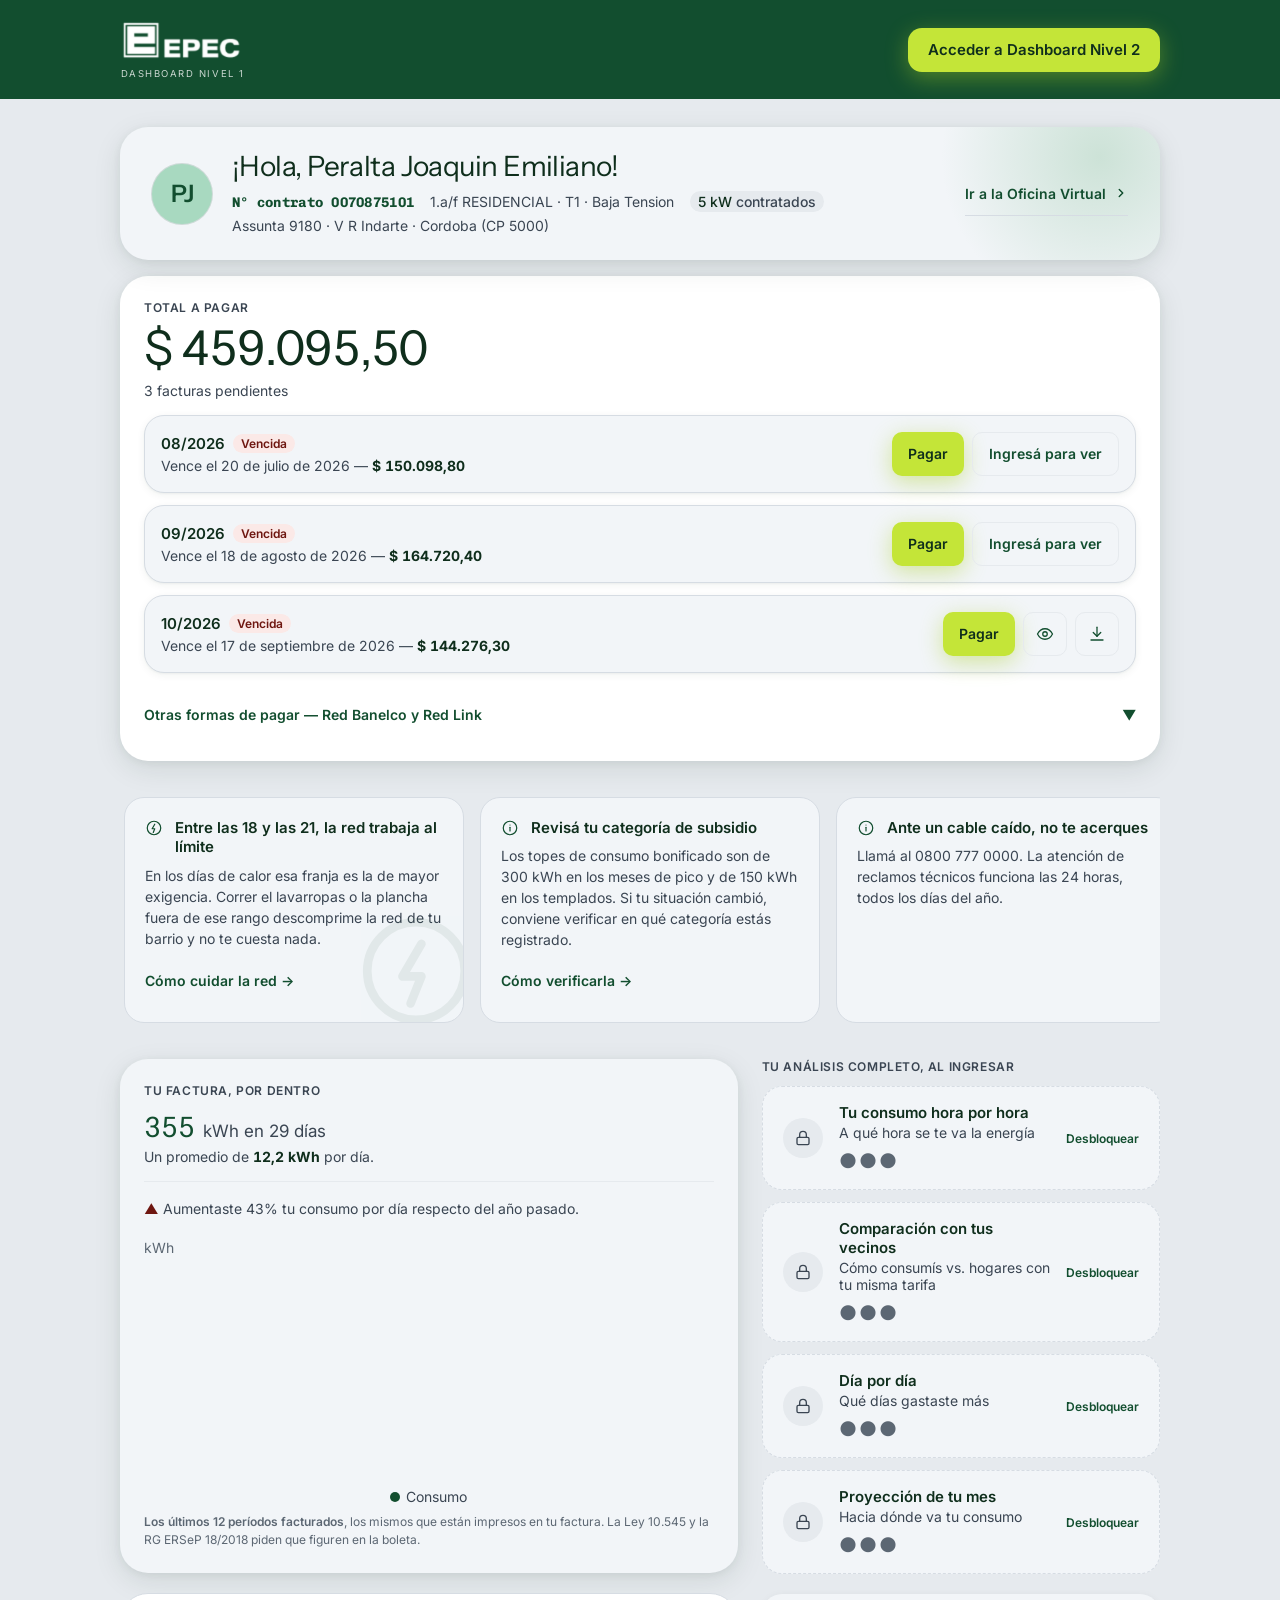
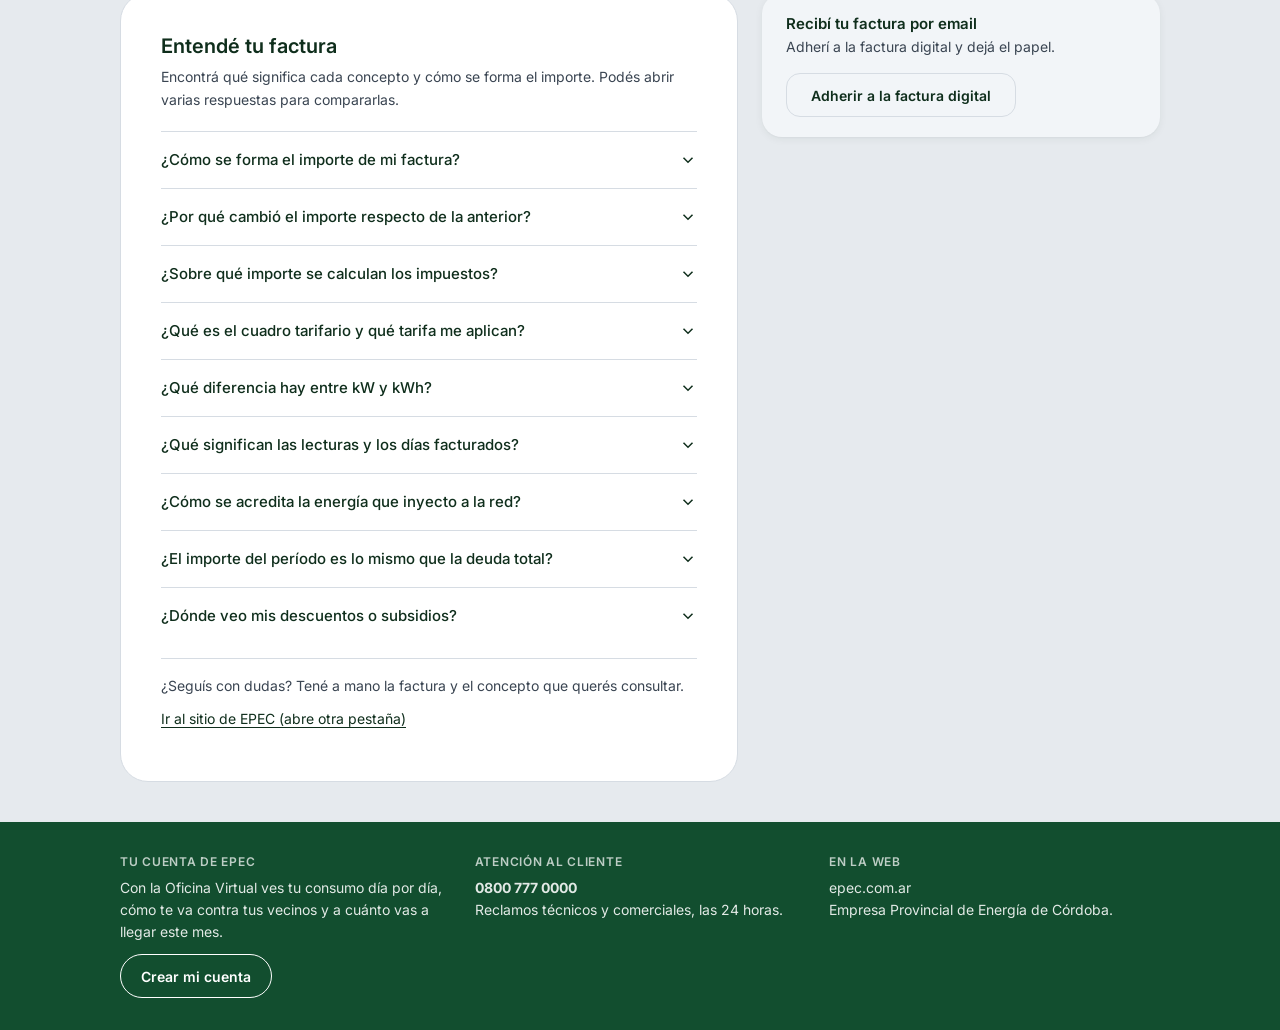
==== index.html @ 36ffb92e "feat(demo): el escenario pasa a PERALTA (708751), sin anonimizar Antes: SILVEIRA. Ahora PERALTA JOAQ" ====
<!doctype html>
<html lang="es">
  <head>
    <meta charset="UTF-8" />
    <!-- El token del QR viaja en la URL hasta que `hooks/tokenPublico` lo canjea.
         Los navegadores modernos ya mandan solo el origen a otro sitio, pero esta
         pantalla tiene enlaces salientes al portal de pago y no todos los clientes
         se comportan igual. Cuesta una linea. -->
    <meta name="referrer" content="no-referrer" />
    <link rel="icon" type="image/svg+xml" href="/vite.svg" />
    <meta name="viewport" content="width=device-width, initial-scale=1.0" />
    <title>EPEC — Plataforma de Clientes</title>
    <!-- Corriente — Instrument Sans (display) + Inter (UI) + Chivo Mono (cifras).
         Chivo Mono se eligió por el cero SIN punto ni barra: los números de
         suministro y los códigos OBIS se dictan por teléfono y se transcriben a
         mano, y un cero marcado se lee como otro carácter. -->
    <link rel="preconnect" href="https://fonts.googleapis.com" />
    <link rel="preconnect" href="https://fonts.gstatic.com" crossorigin />
    <link
      href="https://fonts.googleapis.com/css2?family=Instrument+Sans:ital,wght@0,400..700;1,400..700&family=Inter:ital,opsz,wght@0,14..32,300..700;1,14..32,300..700&family=Chivo+Mono:wght@400;500;700&display=swap"
      rel="stylesheet"
    />
    <script type="module" crossorigin src="./assets/main-_oIXeLxS.js"></script>
    <link rel="stylesheet" crossorigin href="./assets/main-KkkCF0_4.css">
  </head>
  <body>
    <div id="root"></div>
  </body>
</html>
---- assets/main-KkkCF0_4.css ----
@font-face{font-family:Roboto;font-style:normal;font-weight:300;font-display:swap;src:url(./roboto-300-latin-ext-DYIxWhlt.woff2) format("woff2");unicode-range:U+0100-02BA,U+02BD-02C5,U+02C7-02CC,U+02CE-02D7,U+02DD-02FF,U+0304,U+0308,U+0329,U+1D00-1DBF,U+1E00-1E9F,U+1EF2-1EFF,U+2020,U+20A0-20AB,U+20AD-20C0,U+2113,U+2C60-2C7F,U+A720-A7FF}@font-face{font-family:Roboto;font-style:normal;font-weight:300;font-display:swap;src:url(./roboto-300-latin-ccAYIvAh.woff2) format("woff2");unicode-range:U+0000-00FF,U+0131,U+0152-0153,U+02BB-02BC,U+02C6,U+02DA,U+02DC,U+0304,U+0308,U+0329,U+2000-206F,U+20AC,U+2122,U+2191,U+2193,U+2212,U+2215,U+FEFF,U+FFFD}@font-face{font-family:Roboto;font-style:normal;font-weight:400;font-display:swap;src:url(./roboto-300-latin-ext-DYIxWhlt.woff2) format("woff2");unicode-range:U+0100-02BA,U+02BD-02C5,U+02C7-02CC,U+02CE-02D7,U+02DD-02FF,U+0304,U+0308,U+0329,U+1D00-1DBF,U+1E00-1E9F,U+1EF2-1EFF,U+2020,U+20A0-20AB,U+20AD-20C0,U+2113,U+2C60-2C7F,U+A720-A7FF}@font-face{font-family:Roboto;font-style:normal;font-weight:400;font-display:swap;src:url(./roboto-300-latin-ccAYIvAh.woff2) format("woff2");unicode-range:U+0000-00FF,U+0131,U+0152-0153,U+02BB-02BC,U+02C6,U+02DA,U+02DC,U+0304,U+0308,U+0329,U+2000-206F,U+20AC,U+2122,U+2191,U+2193,U+2212,U+2215,U+FEFF,U+FFFD}@font-face{font-family:Roboto;font-style:normal;font-weight:500;font-display:swap;src:url(./roboto-300-latin-ext-DYIxWhlt.woff2) format("woff2");unicode-range:U+0100-02BA,U+02BD-02C5,U+02C7-02CC,U+02CE-02D7,U+02DD-02FF,U+0304,U+0308,U+0329,U+1D00-1DBF,U+1E00-1E9F,U+1EF2-1EFF,U+2020,U+20A0-20AB,U+20AD-20C0,U+2113,U+2C60-2C7F,U+A720-A7FF}@font-face{font-family:Roboto;font-style:normal;font-weight:500;font-display:swap;src:url(./roboto-300-latin-ccAYIvAh.woff2) format("woff2");unicode-range:U+0000-00FF,U+0131,U+0152-0153,U+02BB-02BC,U+02C6,U+02DA,U+02DC,U+0304,U+0308,U+0329,U+2000-206F,U+20AC,U+2122,U+2191,U+2193,U+2212,U+2215,U+FEFF,U+FFFD}@font-face{font-family:Roboto;font-style:normal;font-weight:700;font-display:swap;src:url(./roboto-300-latin-ext-DYIxWhlt.woff2) format("woff2");unicode-range:U+0100-02BA,U+02BD-02C5,U+02C7-02CC,U+02CE-02D7,U+02DD-02FF,U+0304,U+0308,U+0329,U+1D00-1DBF,U+1E00-1E9F,U+1EF2-1EFF,U+2020,U+20A0-20AB,U+20AD-20C0,U+2113,U+2C60-2C7F,U+A720-A7FF}@font-face{font-family:Roboto;font-style:normal;font-weight:700;font-display:swap;src:url(./roboto-300-latin-ccAYIvAh.woff2) format("woff2");unicode-range:U+0000-00FF,U+0131,U+0152-0153,U+02BB-02BC,U+02C6,U+02DA,U+02DC,U+0304,U+0308,U+0329,U+2000-206F,U+20AC,U+2122,U+2191,U+2193,U+2212,U+2215,U+FEFF,U+FFFD}.epec-sitio{--teal-topbar: #006d59;--teal-footer: #005b4b;--teal-btn: #006073;--teal-card: #4e8087;--card-border: #035f75;--header-bg: #f8f9fa;--text: #212529;--hr-gray: #9e9d9d;--footer-line: #014f40;--facebook: #284474;--white: #fff}.epec-sitio,.epec-sitio *{box-sizing:border-box}.epec-sitio{background:var(--white)}.epec-sitio{margin:0;font-family:Roboto,Helvetica Neue,Arial,sans-serif;font-size:13px;line-height:1.5;color:var(--text);background:var(--white);-webkit-font-smoothing:antialiased}.epec-sitio a{text-decoration:none}.epec-sitio img{max-width:100%}.epec-sitio .nav-topbar{background:var(--teal-topbar);padding:.3rem 1rem;min-height:38px}.epec-sitio .topbar-inner{display:flex;justify-content:flex-end;align-items:center}.epec-sitio .nav-topbar .comment{margin-right:20px;margin-top:3px}.epec-sitio .nav-topbar .comment:last-child{margin-right:0}.epec-sitio .nav-topbar .comment a{display:flex;align-items:center;width:135px;color:var(--white);font-size:13px;font-weight:300}.epec-sitio .nav-topbar .comment a span{width:130px}.epec-sitio .nav-topbar .comment a img{margin-right:4px;display:block}.epec-sitio .nav-topbar .comment a:hover img{opacity:.5}.epec-sitio .navbar{display:flex;align-items:center;flex-wrap:wrap;background:var(--header-bg);padding:8px 16px;min-height:76px;box-shadow:0 2px 10px #32323280;position:relative;z-index:20}.epec-sitio .navbar-brand{display:inline-block}.epec-sitio .navbar-logo{max-width:150px;width:150px;height:auto;display:block}.epec-sitio .navbar-collapse{margin-left:auto}.epec-sitio .navbar-nav{list-style:none;display:flex;align-items:center;margin:0;padding:0}.epec-sitio .navbar-nav .nav-link{color:var(--teal-topbar);font-weight:700;font-size:13px;padding:8px;margin:7px 15px 0;display:block}.epec-sitio .navbar-nav .nav-link:hover{opacity:.8}.epec-sitio .navbar-toggler{display:none;margin-left:auto;border:1px solid rgba(0,0,0,.1);background:transparent;border-radius:4px;padding:6px 10px;cursor:pointer}.epec-sitio .navbar-toggler-icon{display:block;width:24px;height:24px;background-image:url("data:image/svg+xml;charset=utf8,%3Csvg viewBox='0 0 32 32' xmlns='http://www.w3.org/2000/svg'%3E%3Cpath stroke='rgba(0,0,0,0.9)' stroke-width='2' stroke-linecap='round' stroke-miterlimit='10' d='M4 8h24M4 16h24M4 24h24'/%3E%3C/svg%3E");background-repeat:no-repeat;background-position:center;background-size:100%}.epec-sitio .sticky-container{padding:0;margin:0;position:fixed;left:-110px;top:250px;width:150px;z-index:1100}.epec-sitio .sticky-container ul.sticky{padding-left:0;margin:0}.epec-sitio .sticky li{list-style-type:none;display:flex;align-items:center;justify-content:flex-end;background-color:var(--white);color:#efefef;height:43px;padding:0;transition:all .25s ease-in-out;cursor:pointer;line-height:16px;font-size:11px}.epec-sitio .sticky li:hover{transform:translate(100px)}.epec-sitio .sticky li img{margin:5px}.epec-sitio .sticky li a{margin-right:5px;text-decoration:none;color:#2c3539;text-align:right}.epec-sitio .sticky li a:hover{text-decoration:underline}.epec-sitio .login-oficina-virtual{display:flex;justify-content:center;padding:28px 15px 27px;background:var(--white)}.epec-sitio .login-oficina-virtual .access-login .row{display:flow-root}.epec-sitio .modal-dialog-login{width:500px;max-width:100%}.epec-sitio .login-oficina-virtual .modal-content{position:relative;display:flex;flex-direction:column;width:100%;background:url(./fondo-oficina-virtual-plus-DNpZ_V9c.jpg) center center / cover no-repeat var(--teal-card);border:1px solid var(--card-border);border-radius:.125rem;box-shadow:0 5px 11px #0000002e,0 4px 15px #00000026}.epec-sitio .login-oficina-virtual .modal-header{padding:0;display:block;border-bottom:none}.epec-sitio .login-oficina-virtual .oficina-virtual-header{padding:1rem;display:block;width:100%;overflow:hidden}.epec-sitio .login-oficina-virtual .loguito{float:left;width:50px}.epec-sitio .login-oficina-virtual .modal-header img{width:50px;display:block}.epec-sitio .login-oficina-virtual p.epeconline{color:var(--white);margin:0 0 4px 65px;text-align:left;font-size:13px;font-weight:400}.epec-sitio .login-oficina-virtual .oficina-virtual-header h5{color:var(--white);margin:0 0 0 65px;font-size:18px;font-weight:700;text-align:left;white-space:nowrap}.epec-sitio .login-oficina-virtual .modal-body{float:left;width:100%}.epec-sitio .px-4{padding-left:1.5rem;padding-right:1.5rem}.epec-sitio .login-oficina-virtual .access-login{padding:22px 40px 0}.epec-sitio .row{display:block}.epec-sitio .mt-2{margin-top:.5rem}.epec-sitio .mt-3{margin-top:1rem}.epec-sitio .my-2{margin-top:.5rem;margin-bottom:.5rem}.epec-sitio .text-center{text-align:center}.epec-sitio .login-oficina-virtual .access-login .md-form{position:relative;margin-top:.7rem;margin-bottom:.7rem}.epec-sitio .login-oficina-virtual .md-form .form-control{width:100%;color:var(--white);background:transparent;border:none;border-radius:0;outline:none;font-size:16px;line-height:24px;padding:4.8px 0 8.8px;margin:0;box-sizing:border-box}.epec-sitio .login-oficina-virtual .md-form input[type=text],.epec-sitio .login-oficina-virtual .md-form input[type=email],.epec-sitio .login-oficina-virtual .md-form input[type=password]{border-bottom:1px solid var(--white)}.epec-sitio .login-oficina-virtual .access-login .md-form label{position:absolute;top:11px;left:0;color:var(--white);font-size:1.1rem;cursor:text;transition:all .2s ease-out;pointer-events:none}.epec-sitio .login-oficina-virtual .md-form .form-control:focus+label,.epec-sitio .login-oficina-virtual .md-form .form-control:not(:placeholder-shown)+label{top:-14px;font-size:.8rem;opacity:.9}.epec-sitio .btn-wrap{padding:0;text-align:center;margin-top:1.75rem}.epec-sitio .login-oficina-virtual .user-forms .epec-ingrear-button,.epec-sitio .epec-ingrear-button{color:var(--teal-btn);background:#ffffffa8;width:100%;border:none;border-radius:0;font-size:1rem;line-height:24px;text-transform:uppercase;padding:13.44px 0;margin:.2rem 0 2rem;cursor:pointer;box-shadow:0 2px 5px #00000029,0 2px 10px #0000001f;transition:background .2s}.epec-sitio .epec-ingrear-button:hover{background:#ffffffbf}.epec-sitio .login-oficina-virtual .md-form-filled{position:relative;margin-top:.4rem;width:100%;padding:0 15px 12px}.epec-sitio .form-check{display:flex;align-items:center}.epec-sitio .login-oficina-virtual .mitad.left{flex:1;display:flex;align-items:center}.epec-sitio .login-oficina-virtual .mitad.right{flex:1}.epec-sitio .login-oficina-virtual .form-check-input.filled-in{position:absolute;opacity:0}.epec-sitio .login-oficina-virtual .form-check-label{position:relative;padding-left:24px;cursor:pointer;display:inline-flex;align-items:center;min-height:16px}.epec-sitio .login-oficina-virtual .form-check-label:after{content:"";position:absolute;left:0;top:0;width:16px;height:16px;border:1px solid var(--white);background:transparent;transition:border .25s,background-color .25s}.epec-sitio .login-oficina-virtual .form-check-input.filled-in:checked+.form-check-label:after{border:2px solid var(--teal-btn);background:var(--teal-btn)}.epec-sitio .login-oficina-virtual .form-check-input.filled-in:checked+.form-check-label:before{content:"";position:absolute;left:5px;top:1px;width:6px;height:11px;border-right:2px solid #fff;border-bottom:2px solid #fff;transform:rotate(40deg);z-index:1}.epec-sitio .login-oficina-virtual .form-check-label span{margin-left:0;color:var(--white);font-size:.8rem;cursor:pointer}.epec-sitio .login-oficina-virtual .olvidelaclave{text-align:right}.epec-sitio .login-oficina-virtual .olvidelaclave a{color:var(--white);font-size:13px}.epec-sitio .login-oficina-virtual .olvidelaclave a:hover{text-decoration:underline}.epec-sitio .login-oficina-virtual .oficina-virtual-quiero-ingresar{background:#ffffffb3;padding:1px 0 8px;overflow:hidden}.epec-sitio .login-oficina-virtual .access-links{margin-top:1rem;float:left;width:100%;margin-bottom:1.5rem;padding-inline:15%}.epec-sitio .login-oficina-virtual .access-links .row{width:100%;float:left}.epec-sitio .login-oficina-virtual .access-link{width:100%;float:left;margin-top:0;display:flex;align-items:center}.epec-sitio .login-oficina-virtual .access-links a{display:block;width:100%}.epec-sitio .login-oficina-virtual .access-link .icono{display:flex;align-items:center;justify-content:center;width:30px;min-width:30px}.epec-sitio .login-oficina-virtual .access-link.facebook .icono{color:var(--facebook);margin-right:.3rem}.epec-sitio .login-oficina-virtual .access-link.facebook .icono .faceimage{width:23px;height:23px;border-radius:7px;background:url([data-uri]) center center / 100% no-repeat;margin:auto}.epec-sitio .login-oficina-virtual .access-link .titlered{position:relative;padding:0 0 6px;float:left;font-size:1rem;font-weight:400;text-align:left;flex:1;white-space:nowrap;color:#000;margin-left:1rem}.epec-sitio .login-oficina-virtual .access-link .titlered hr{border:0;margin:0;padding:0;width:60%;background-color:var(--hr-gray);height:1px;position:absolute;bottom:0;left:0}.epec-sitio .login-oficina-virtual .access-registrate{font-size:.8rem;font-weight:400;text-align:right;text-transform:uppercase;margin-top:.5rem;width:100%;padding:0 1.5rem 1rem;clear:both}.epec-sitio .login-oficina-virtual .access-registrate a{color:#000}.epec-sitio .login-oficina-virtual .access-registrate a:hover{text-decoration:underline}.epec-sitio .footer .footer-content{min-height:350px;background:url([data-uri]) repeat-x var(--teal-footer);color:var(--white);position:relative;padding:6px 40px 20px}.epec-sitio .footer-row{display:flex;flex-wrap:wrap}.epec-sitio .col-footer-menu{flex:0 0 68%;max-width:68%}.epec-sitio .col-footer-info{flex:1;padding-left:30px}.epec-sitio .menu-horizontal-nav{display:flex;flex-direction:row;padding-left:0;margin:0;list-style:none}.epec-sitio .menu-horizontal-item{flex:0 0 auto;width:190px}.epec-sitio .menu-horizontal-item .menu-horizontal-link{padding:8px 10px;color:var(--white);font-weight:400;display:block;font-size:14px;min-height:44px;cursor:pointer}.epec-sitio .menu-horizontal-item .nav.flex-column{display:flex;flex-direction:column;padding-left:0;margin:0;list-style:none}.epec-sitio .menu-horizontal-item .nav-item{border-bottom:1px solid var(--footer-line);width:90%}.epec-sitio .menu-horizontal-item .nav-item .nav-link{color:var(--white);padding:8px 10px;display:block;font-size:13px}.epec-sitio .menu-horizontal-item .nav-item:hover{background:var(--white)}.epec-sitio .menu-horizontal-item .nav-item:hover .nav-link{color:#006d59}.epec-sitio .footer-direccion{display:flex;align-items:flex-start;gap:12px;margin-top:55px}.epec-sitio .ubicacion-icon{width:34px;height:auto;margin-top:4px}.epec-sitio .footer-direccion .direccion-texto strong{font-size:15px;font-weight:700}.epec-sitio .footer-direccion .direccion-texto p{margin:4px 0 0;font-size:13px;line-height:1.6}.epec-sitio .footer-redes{display:flex;gap:8px;margin-top:24px;margin-left:46px;flex-wrap:wrap}.epec-sitio .footer-redes img{width:40px;height:40px}.epec-sitio .chatbot-avatar{position:absolute;top:-32px;right:60px;width:96px;height:96px;border-radius:50%;overflow:hidden;border:3px solid var(--white);background:var(--white)}.epec-sitio .chatbot-avatar img{width:100%;height:100%;object-fit:cover}.epec-sitio .footer-bottom{text-align:center;margin-top:40px}.epec-sitio .footer-logo{width:150px;margin:0 auto 10px;display:block}.epec-sitio .copyright{margin:0;font-size:13px;color:var(--white)}.epec-sitio .recaptcha-badge{position:fixed;bottom:14px;left:0;z-index:500}.epec-sitio .grecaptcha-badge{width:70px;height:60px;background:#f9f9f9;box-shadow:0 0 5px #0000004d;border-radius:0 3px 3px 0;display:flex;align-items:center;justify-content:center;transition:width .3s;overflow:hidden}.epec-sitio .container-pago-online{max-width:1140px;margin:2rem auto;padding:0 15px}.epec-sitio .container-pago-online:after{content:"";display:table;clear:both}.epec-sitio .section-title{color:#065c71;text-transform:uppercase;font-size:1.2rem;font-weight:700;line-height:1.2;margin:0 0 .5rem}.epec-sitio .epec-color-verde{color:#006d59!important}.epec-sitio .container-pago-online h3{color:#183d51;font-size:1.2rem;font-weight:700;line-height:1.2;padding:.7rem 0;margin:0 0 .5rem}.epec-sitio .pago-section:after{content:"";display:table;clear:both}.epec-sitio .list-pago{padding:10px 0;float:left;width:100%;border-top:1px solid #ccc;min-height:106px;box-sizing:border-box}.epec-sitio .list-pago:after{content:"";display:table;clear:both}.epec-sitio .list-pago-left{width:50%;float:left}.epec-sitio .list-pago-center{width:30%;float:left}.epec-sitio .list-pago-right{width:20%;float:right}.epec-sitio .list-pago-logo{float:right;height:75px}.epec-sitio .list-pago-logo img{float:right;height:75px;width:auto;cursor:pointer}.epec-sitio .list-pago-title{font-size:1rem;margin:10px 0 0;color:var(--text)}.epec-sitio .list-pago-detail{font-size:.8rem;margin:16px 0 0;color:var(--text)}.epec-sitio .list-pago-subtitle{font-size:13px;margin:0;color:var(--text)}@media (max-width: 767px){.epec-sitio .nav-topbar .comment a span{display:none}.epec-sitio .navbar-toggler{display:inline-flex}.epec-sitio .navbar-collapse{flex-basis:100%;margin-left:0;display:none}.epec-sitio .navbar-collapse.show{display:block}.epec-sitio .navbar-nav{flex-direction:column;align-items:flex-start;gap:0}.epec-sitio .navbar-nav .nav-link{padding:10px 8px}.epec-sitio .sticky-container{display:none}.epec-sitio .col-footer-menu,.epec-sitio .col-footer-info{flex:0 0 100%;max-width:100%;padding-left:0}.epec-sitio .menu-horizontal-nav{flex-direction:column}.epec-sitio .menu-horizontal-item .menu-horizontal-link{border-bottom:1px solid var(--footer-line);position:relative}.epec-sitio .menu-horizontal-item .menu-horizontal-link:after{content:"";position:absolute;right:10px;top:50%;width:12px;height:8px;transform:translateY(-50%);background:url(./arrowdown-GEfHs2At.png) center / contain no-repeat}.epec-sitio .menu-horizontal-item .nav-item{width:100%}.epec-sitio .footer-direccion{justify-content:center;text-align:center;flex-direction:column;align-items:center;margin-top:30px}.epec-sitio .footer-redes{justify-content:center}.epec-sitio .chatbot-avatar{right:20px;top:10px;width:80px;height:80px}}.epec-sitio .login-oficina-virtual .md-form .form-control{min-height:44px;margin-top:-3px;margin-bottom:-3px}.epec-sitio .login-oficina-virtual .form-check-label{min-height:44px;display:inline-flex;align-items:center;cursor:pointer;margin-top:-12px;margin-bottom:-13px}.epec-sitio .login-oficina-virtual .form-check-input.filled-in{width:44px;height:44px}.epec-sitio .nav-topbar .comment a{display:inline-flex;align-items:center;min-height:44px;margin-top:-13px;margin-bottom:-13px}.epec-sitio .nav-link{display:flex;align-items:center;min-height:44px;margin-top:-4px;margin-bottom:-4px}.epec-sitio .sticky li{height:44px}.epec-sitio .sticky li a{display:flex;flex-direction:column;justify-content:center;min-height:44px}.epec-sitio .footer-redes a{display:inline-flex;align-items:center;justify-content:center;min-width:44px;min-height:44px}.epec-sitio .login-oficina-virtual .olvidelaclave button,.epec-sitio .login-oficina-virtual .access-registrate button{background:none;border:none;padding:0;font-family:inherit;font-size:inherit;text-transform:inherit;cursor:pointer;display:inline-flex;align-items:center}.epec-sitio .login-oficina-virtual .olvidelaclave button{color:var(--white);font-size:13px;min-height:44px;margin-top:-14px;margin-bottom:-15px}.epec-sitio .login-oficina-virtual .access-registrate button{color:#000;min-height:44px;margin-top:-14px;margin-bottom:-15px}.epec-sitio .login-oficina-virtual .olvidelaclave button:hover,.epec-sitio .login-oficina-virtual .access-registrate button:hover{text-decoration:underline}.epec-sitio .login-oficina-virtual .portal-error{margin:0 40px;padding:8px 12px;border-radius:4px;background:#8c1c13;color:var(--white);font-size:13px;text-align:center}.epec-sitio .list-pago-logo button{background:none;border:none;padding:0;float:right;height:75px;cursor:pointer}.epec-sitio .list-pago-logo button img{float:none;display:block}.epec-sitio .pago-online-factura{clear:both;margin:0 0 1.5rem;padding:12px 16px;border:1px solid #cfd8dc;border-left:4px solid #006d59;border-radius:4px;background:#f5f8f8}.epec-sitio .pago-online-simulacion{margin:0;font-size:12px;font-weight:700;text-transform:uppercase;letter-spacing:.04em;color:#8c1c13}.epec-sitio .pago-online-detalle{margin:4px 0 0;font-size:15px;color:var(--text)}.epec-sitio .pago-online-volver{margin-top:4px;background:none;border:none;padding:0;min-height:44px;display:inline-flex;align-items:center;font-family:inherit;font-size:13px;color:#065c71;text-decoration:underline;cursor:pointer}.pagos360{--co-teal: #0f7d6d;--co-teal-btn: #0a6b52;--co-label: #5b64a8;--co-label-float: #0f7d6d;--co-underline: #cfcfcf;--co-text: #3a3a3a;--co-help: #6f8a99;--co-link: #2f6fb5;--co-navy: #2b3f8f;--co-white: #fff}.pagos360,.pagos360 *{box-sizing:border-box}.pagos360{margin:0;font-family:Roboto,Helvetica Neue,Arial,sans-serif;color:var(--co-text);background:url(./fondo-oficina-virtual-plus-DNpZ_V9c.jpg) center center / cover no-repeat #2f7d7d;min-height:100vh;display:flex;align-items:center;justify-content:center;padding:40px 24px;-webkit-font-smoothing:antialiased}.pagos360 .checkout-wrap{display:flex;align-items:stretch;gap:26px;width:100%;max-width:1210px}.pagos360 .card-form{flex:0 1 790px;background:var(--co-white);border-radius:8px;overflow:hidden;box-shadow:0 6px 24px #0000002e}.pagos360 .card-form-header{background:var(--co-teal);padding:22px 34px}.pagos360 .card-form-header h2{margin:0;color:var(--co-white);font-size:20px;font-weight:700}.pagos360 .card-form-body{padding:26px 34px 38px}.pagos360 .form-row{display:flex;gap:26px;margin-bottom:30px}.pagos360 .form-row:last-of-type{margin-bottom:18px}.pagos360 .field{position:relative;flex:1 1 0;padding-top:18px}.pagos360 .field-numero{flex:2.2 1 0}.pagos360 .field-venc{flex:1.15 1 0}.pagos360 .field-cvv{flex:1 1 0}.pagos360 .field input{width:100%;border:none;border-bottom:1px solid var(--co-underline);background:transparent;outline:none;font-size:16px;color:var(--co-text);padding:6px 0 8px;font-family:inherit}.pagos360 .field input::placeholder{color:#9aa0a6}.pagos360 .field label{position:absolute;left:0;top:24px;color:var(--co-label);font-size:16px;pointer-events:none;transition:all .18s ease-out}.pagos360 .field input:focus+label,.pagos360 .field input:not(:placeholder-shown)+label,.pagos360 .field.has-value>label{top:0;font-size:12px;color:var(--co-label-float)}.pagos360 .field input:focus{border-bottom-color:var(--co-teal)}.pagos360 .field-icon{position:absolute;right:0;bottom:8px;color:#8a8f98;display:flex}.pagos360 .field-help{margin:8px 0 0;font-size:12.5px;color:var(--co-help)}.pagos360 .field-tel .tel-inner{display:flex;align-items:center;gap:8px;padding:6px 0 8px;border-bottom:1px solid var(--co-underline)}.pagos360 .field-tel .tel-flag{display:flex;border:1px solid #e2e2e2;border-radius:2px;overflow:hidden;line-height:0}.pagos360 .field-tel .tel-caret{color:#666;font-size:11px;margin-left:-2px}.pagos360 .field-tel .tel-placeholder{color:#9aa0a6;font-size:16px}.pagos360 .field-tel .tel-label{top:0;font-size:12px;color:var(--co-label-float)}.pagos360 .field-tel .tel-hidden{display:none}.pagos360 .terms{margin:26px 0 0;font-size:13px;color:#555}.pagos360 .terms a{color:var(--co-link);text-decoration:underline}.pagos360 .card-summary{flex:0 1 395px;background:var(--co-white);border-radius:8px;box-shadow:0 6px 24px #0000002e;padding:40px 34px 34px;text-align:center;display:flex;flex-direction:column}.pagos360 .summary-logo{width:150px;height:auto;margin:10px auto 0;display:block}.pagos360 .summary-doc{margin:34px 0 0;font-size:15px;color:#4a4a4a;line-height:1.5}.pagos360 .summary-amount{margin:26px 0 0;color:var(--co-teal);font-size:46px;font-weight:700;letter-spacing:-1px}.pagos360 .summary-amount .cur{font-size:30px;font-weight:700;vertical-align:6px;margin-right:2px}.pagos360 .summary-amount sup{font-size:22px;top:-.7em}.pagos360 .btn-pagar{margin:auto auto 0;display:block;width:100%;background:var(--co-teal-btn);color:var(--co-white);border:none;border-radius:4px;padding:15px 0;font-size:16px;font-weight:500;letter-spacing:.5px;cursor:pointer;font-family:inherit;transition:background .2s}.pagos360 .btn-pagar:hover{background:#095f48}.pagos360 .summary-processed{margin:30px 0 0;font-size:14px;color:#6a6a6a;display:flex;align-items:center;justify-content:center;gap:10px}.pagos360 .summary-processed .sep{color:#cfcfcf}.pagos360 .summary-processed .p360-mark{display:inline-flex;align-items:center;gap:6px}.pagos360 .summary-processed .p360-word{color:var(--co-navy);font-weight:700;font-size:15px;letter-spacing:.3px}@media (max-width: 900px){.pagos360 .checkout-wrap{flex-direction:column;align-items:center}.pagos360 .card-form,.pagos360 .card-summary{flex:1 1 auto;width:100%;max-width:560px}}@media (max-width: 560px){.pagos360 .form-row{flex-wrap:wrap;gap:18px}.pagos360 .field-numero,.pagos360 .field-venc,.pagos360 .field-cvv{flex:1 1 100%}.pagos360 .card-form-body{padding:22px 20px 30px}}.pagos360 .simulacion-titulo{margin:0;font-size:17px;font-weight:700;color:var(--co-text)}.pagos360 .simulacion-texto{margin:12px 0 0;font-size:15px;line-height:1.6;color:#5a5a5a;max-width:62ch}.pagos360 .simulacion-datos{margin:28px 0 0;display:flex;flex-wrap:wrap;gap:28px}.pagos360 .simulacion-datos div{min-width:0}.pagos360 .simulacion-datos dt{margin:0;font-size:12px;text-transform:uppercase;letter-spacing:.05em;color:var(--co-label)}.pagos360 .simulacion-datos dd{margin:4px 0 0;font-size:17px;font-weight:700;color:var(--co-teal)}.pagos360 .simulacion-volver{margin:32px 0 0;min-height:44px;display:inline-flex;align-items:center;padding:0 20px;background:none;border:1px solid var(--co-underline);border-radius:4px;font-family:inherit;font-size:15px;color:var(--co-link);cursor:pointer}.pagos360 .simulacion-volver:hover{border-color:var(--co-link)}.pagos360 .summary-simulacion{margin:22px 0 0;padding:6px 10px;border-radius:4px;background:#fdecea;color:#8c1c13;font-size:12px;font-weight:700;text-transform:uppercase;letter-spacing:.04em}.pagos360 .summary-simulacion+.summary-amount{margin-top:14px}*,*:before,*:after{box-sizing:border-box}html,body{margin:0;padding:0;background:var(--bg-page, #E6EAEE);color:var(--fg-primary, #0F2E1C);font-family:Inter,Segoe UI,system-ui,sans-serif;-webkit-font-smoothing:antialiased;-moz-osx-font-smoothing:grayscale}#root{min-height:100dvh;display:flex;flex-direction:column}.app-sidebar{display:flex}.app-topbar{display:none}.app-content{margin-left:256px}@media (max-width: 767px),(max-height: 430px) and (orientation: landscape){.app-sidebar{display:none}.app-topbar{display:flex}.app-content{margin-left:0;padding-top:60px}}@keyframes pageFadeIn{0%{opacity:0;transform:translateY(4px)}to{opacity:1;transform:translateY(0)}}.page-fade{animation:pageFadeIn .2s ease-out}@media (prefers-reduced-motion: reduce){.page-fade,.drawer-panel-anim{animation:none}}@keyframes drawerSlideIn{0%{transform:translate(-100%)}to{transform:translate(0)}}.drawer-panel-anim{animation:drawerSlideIn .2s ease-out}.login-panel-left{display:flex}.login-panel-right{width:50%}.login-logo-mobile,.auth-mobile-only{display:none}@media (max-width: 767px){.login-panel-left{display:none}.login-panel-right{width:100%;padding:40px 24px!important}.login-logo-mobile,.auth-mobile-only{display:block}}.login-panel-right input:focus-visible{border-color:#165131;box-shadow:0 0 0 3px #16513126;outline:none}.login-panel-right input::placeholder{color:#8c7a63}.auth-submit:hover:not(:disabled){background:#00361d!important}.auth-submit:active:not(:disabled){transform:translateY(1px)}.sr-only{position:absolute;width:1px;height:1px;padding:0;margin:-1px;overflow:hidden;clip:rect(0,0,0,0);clip-path:inset(50%);white-space:nowrap;border:0}.sr-only-focusable:focus-visible{position:static;width:auto;height:auto;margin:0;overflow:visible;clip:auto;clip-path:none;white-space:normal;padding:4px 8px;background:var(--bg-surface);color:var(--fg-primary);border:1px solid var(--border-brand);border-radius:4px}.focus-ring:focus-visible{outline:2px solid #165131;outline-offset:2px;border-radius:4px}select:focus-visible,input:focus-visible,textarea:focus-visible{outline:2px solid #165131!important;outline-offset:2px}.inicio-ident-fila{display:flex;align-items:center;gap:20px}@media (max-width: 767px){.inicio-ident-fila{flex-direction:column;align-items:flex-start;gap:16px}}.inicio-factura-grid{display:grid;grid-template-columns:minmax(0,1fr) minmax(300px,1fr);grid-template-areas:"money inset" "cta inset";grid-template-rows:auto 1fr;gap:0 32px;align-items:stretch}.inicio-factura-money{grid-area:money}.inicio-factura-inset{grid-area:inset}.inicio-factura-cta{grid-area:cta;padding-top:22px}@media (max-width: 899px){.inicio-factura-grid{grid-template-columns:1fr;grid-template-areas:"money" "inset" "cta";grid-template-rows:auto auto auto;gap:20px}.inicio-factura-cta{padding-top:0}.inicio-factura-cta button{width:100%}}.consumo-grid{display:grid;gap:24px;align-items:start;grid-template-areas:"resumen" "cards" "chart"}.cg-resumen{grid-area:resumen;min-width:0}.cg-chart{grid-area:chart;min-width:0}.cg-cards{grid-area:cards;display:grid;gap:16px;align-items:stretch;grid-template-columns:repeat(3,minmax(0,1fr))}@media (max-width: 899px){.cg-cards{grid-template-columns:1fr}}@media (max-width: 480px){.ritmo-rotulo{position:static!important;transform:none!important;max-width:100%!important;display:block}}.hoja-flip{position:relative;width:100%;perspective:1800px}.hoja-giro{position:absolute;top:0;right:0;bottom:0;left:0;transform-style:preserve-3d;transition:transform .72s cubic-bezier(.2,.7,.2,1)}.hoja-giro[data-cara=dorso]{transform:rotateY(180deg)}.hoja-cara{position:absolute;top:0;right:0;bottom:0;left:0;overflow:hidden;border-radius:10px;-webkit-backface-visibility:hidden;backface-visibility:hidden}.hoja-cara-dorso{transform:rotateY(180deg)}.hoja-cara[aria-hidden=true]{visibility:hidden}@media (prefers-reduced-motion: reduce){.hoja-giro,.hoja-giro[data-cara=dorso],.hoja-cara-dorso{transform:none;transition:opacity .16s linear}.hoja-cara[aria-hidden=true]{opacity:0}}[data-ancla]{scroll-margin-top:16px}.nivel1-ancho{max-width:1120px;margin:0 auto;width:100%}.nivel1-banda-hero{padding:28px 0 8px}.nivel1-hero-fila{display:grid;gap:24px;align-items:end}@media (min-width: 900px){.nivel1-hero-fila{grid-template-columns:minmax(0,1fr) minmax(280px,340px)}}.nivel1-cuerpo{display:grid;gap:24px;align-items:start;grid-template-columns:1fr}@media (min-width: 900px){.nivel1-cuerpo{grid-template-columns:minmax(0,1.55fr) minmax(0,1fr)}}.nivel1-col{display:flex;flex-direction:column;gap:20px;min-width:0}@media (min-width: 900px){.nivel1-col-costado{position:sticky;top:24px;align-self:start}}.nivel1-pie{background:var(--brand-primary);color:var(--color-white);margin-top:40px;padding:32px 0}.nivel1-pie-fila{display:grid;gap:24px;grid-template-columns:1fr}@media (min-width: 700px){.nivel1-pie-fila{grid-template-columns:repeat(3,minmax(0,1fr))}}.nudges-tira{display:flex;gap:16px;overflow-x:auto;scroll-snap-type:x mandatory;scroll-padding-left:4px;padding:4px 4px 12px;scrollbar-width:thin}.nudges-tira>*{scroll-snap-align:start;flex:0 0 min(320px,84%)}@media (min-width: 900px){.nudges-tira>*{flex:0 0 340px}}@media (prefers-reduced-motion: reduce){.nudges-tira{scroll-behavior:auto}}
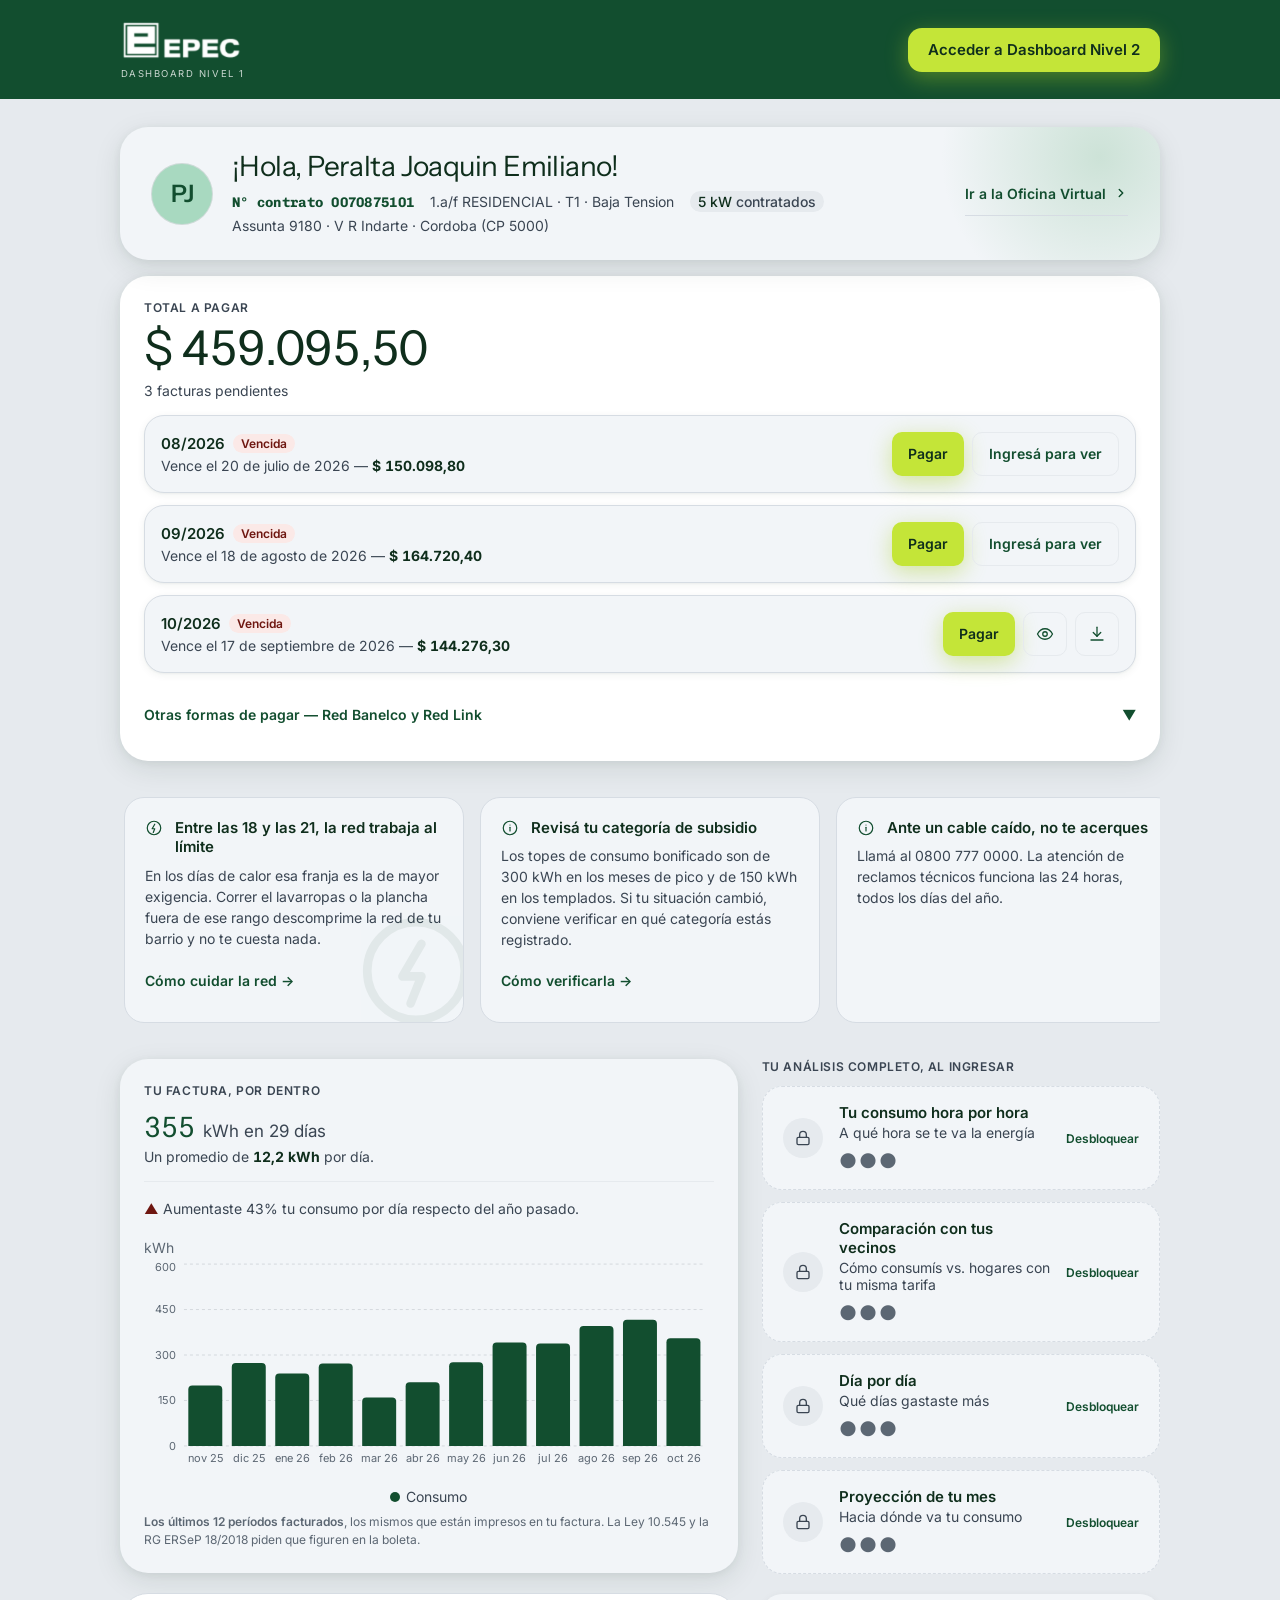
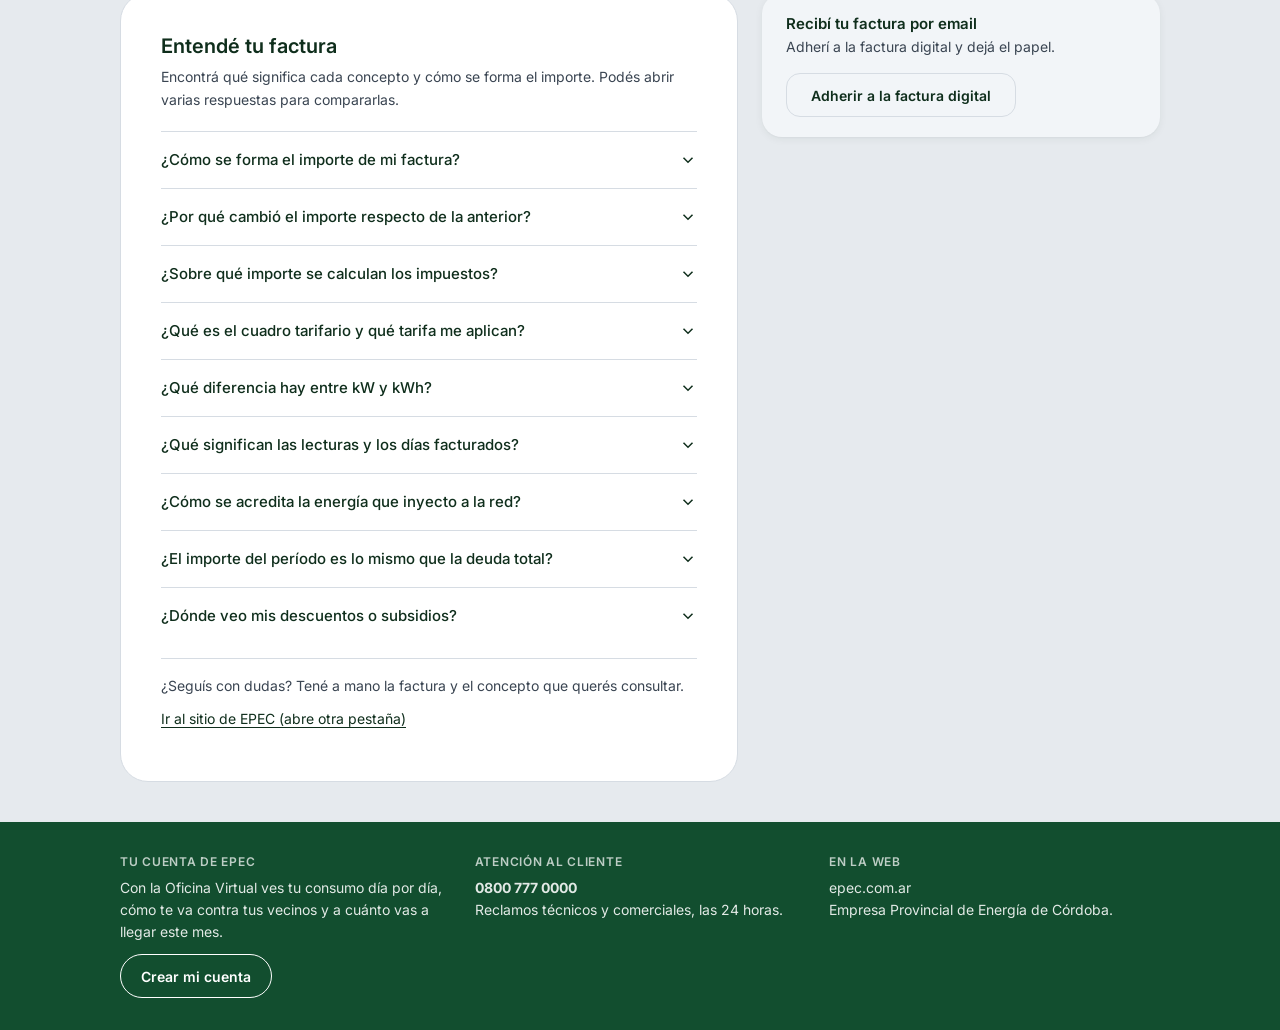
==== commit 568517a8: "feat(demo): 7 ajustes al dashboard nivel 2 Build de demo-publica-factura-extra @ 6fdc777 (PERALTA 70" ====
--- a/index.html
+++ b/index.html
@@ -20,7 +20,7 @@
       href="https://fonts.googleapis.com/css2?family=Instrument+Sans:ital,wght@0,400..700;1,400..700&family=Inter:ital,opsz,wght@0,14..32,300..700;1,14..32,300..700&family=Chivo+Mono:wght@400;500;700&display=swap"
       rel="stylesheet"
     />
-    <script type="module" crossorigin src="./assets/main-_oIXeLxS.js"></script>
+    <script type="module" crossorigin src="./assets/main-C96rE4yo.js"></script>
     <link rel="stylesheet" crossorigin href="./assets/main-KkkCF0_4.css">
   </head>
   <body>
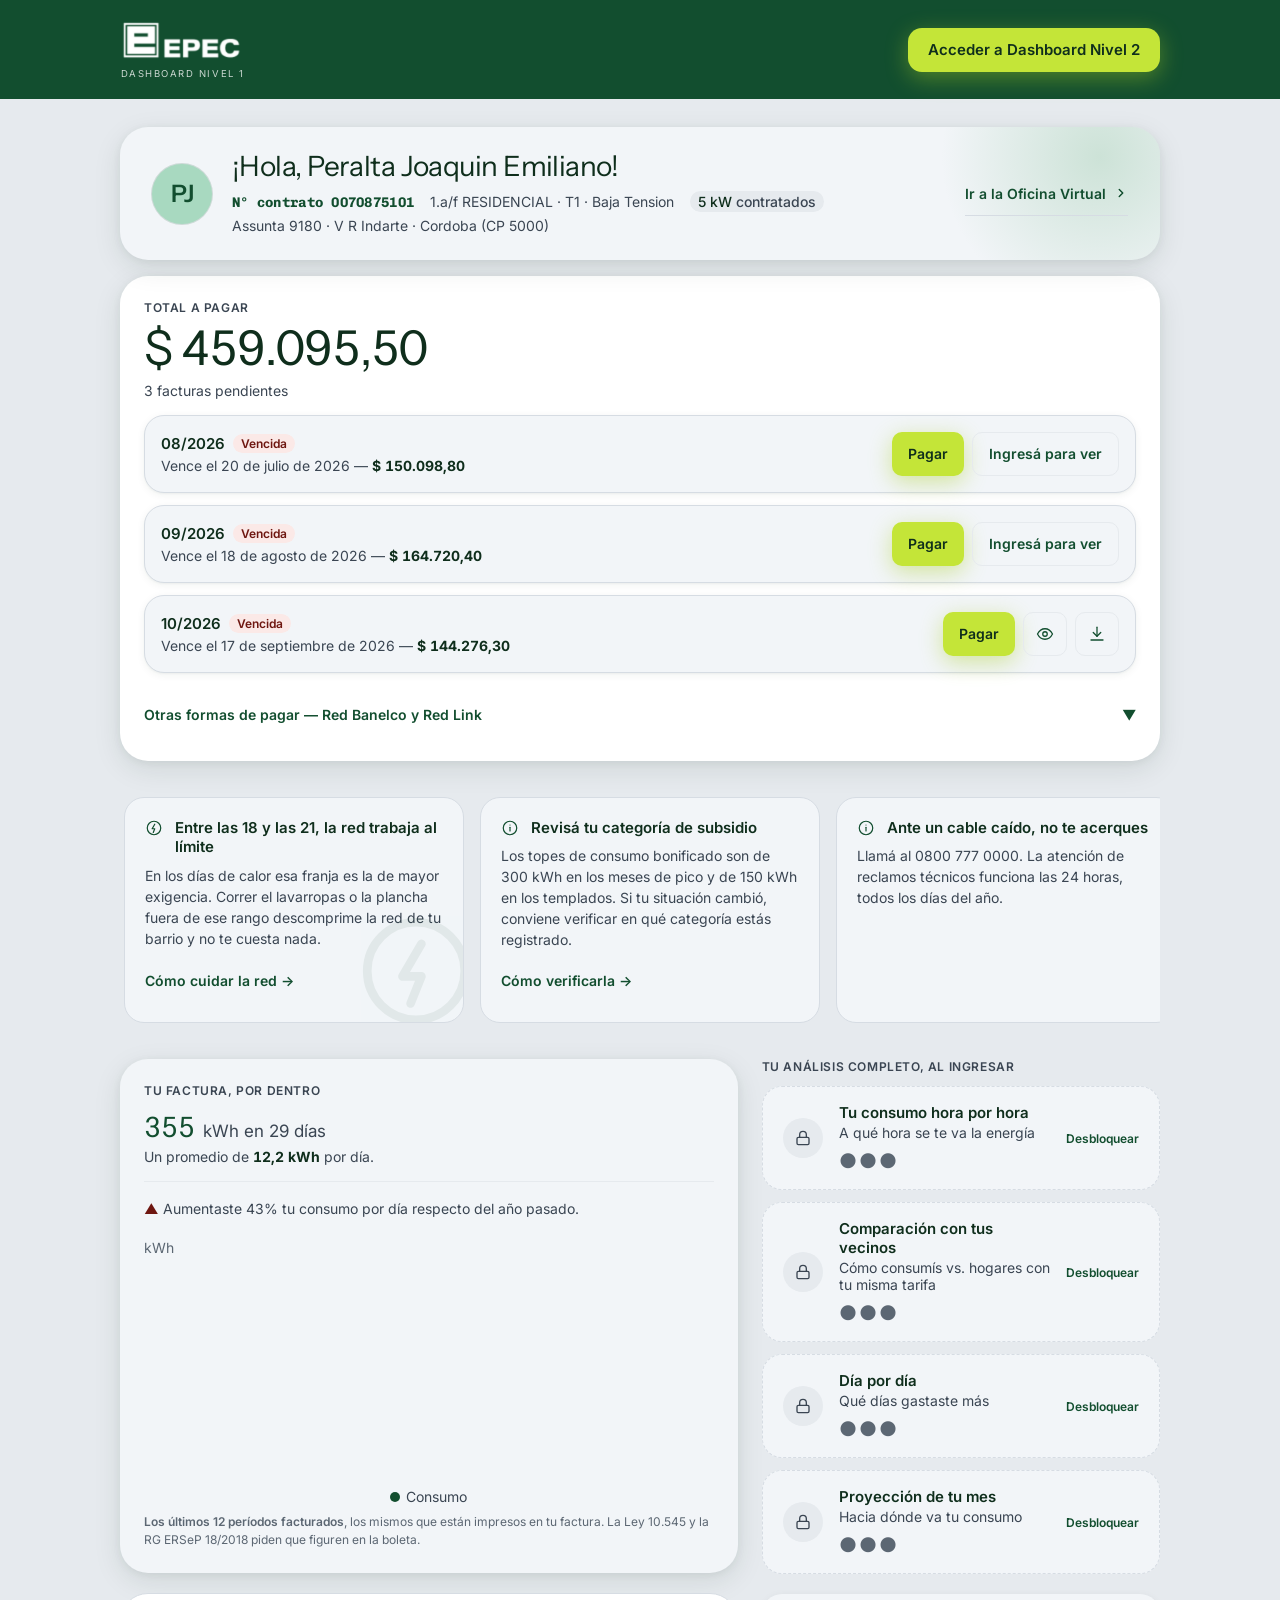
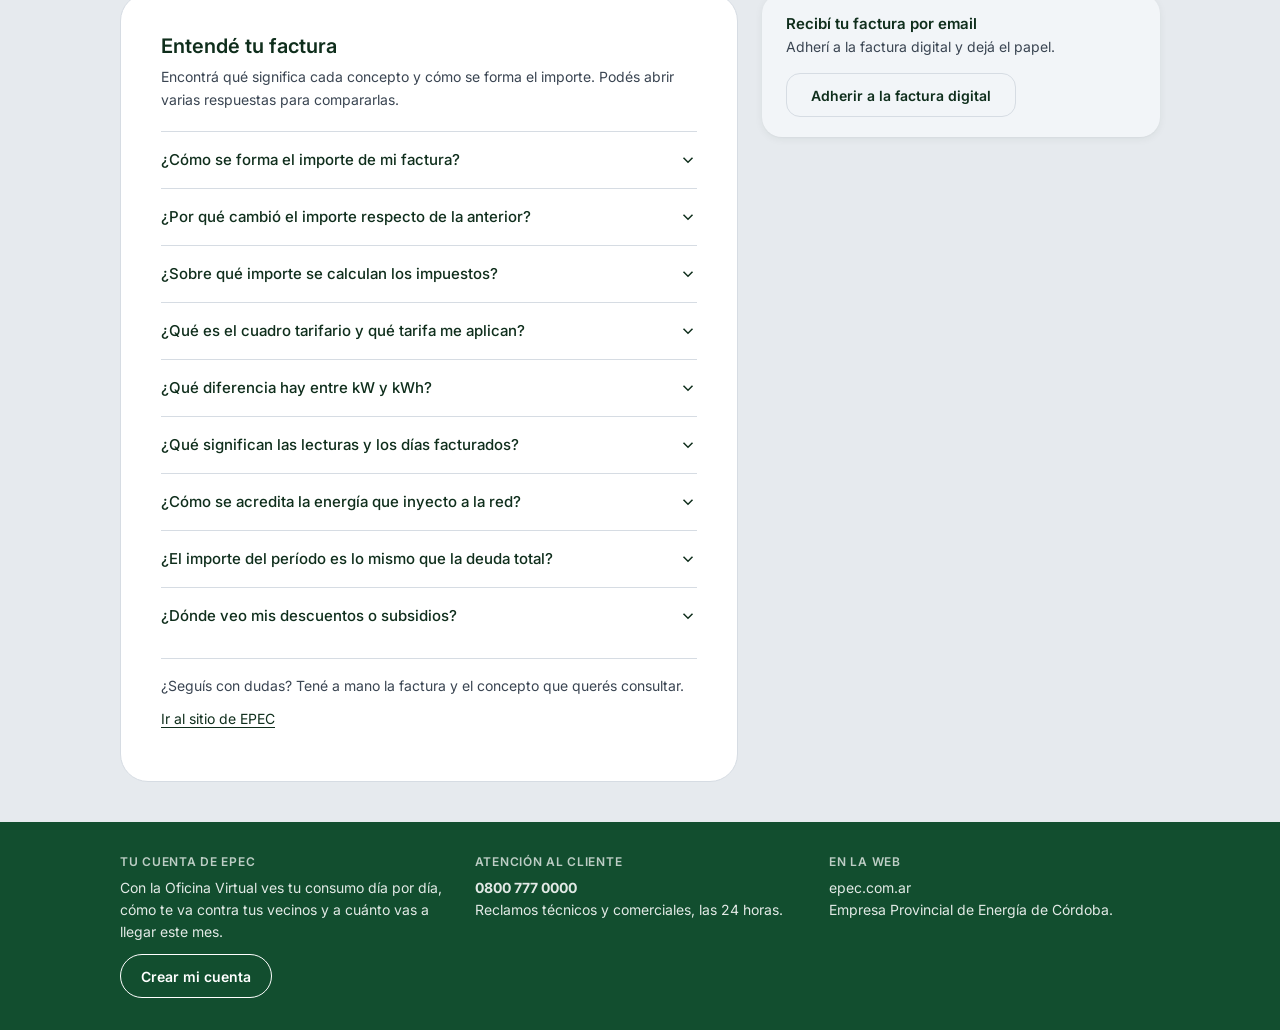
==== commit c8db82b9: "fix(factura): "(abre otra pestaña)" deja de verse como texto suelto en los enlaces Build de demo-pub" ====
--- a/index.html
+++ b/index.html
@@ -20,7 +20,7 @@
       href="https://fonts.googleapis.com/css2?family=Instrument+Sans:ital,wght@0,400..700;1,400..700&family=Inter:ital,opsz,wght@0,14..32,300..700;1,14..32,300..700&family=Chivo+Mono:wght@400;500;700&display=swap"
       rel="stylesheet"
     />
-    <script type="module" crossorigin src="./assets/main-C96rE4yo.js"></script>
+    <script type="module" crossorigin src="./assets/main-oCwNatuh.js"></script>
     <link rel="stylesheet" crossorigin href="./assets/main-KkkCF0_4.css">
   </head>
   <body>
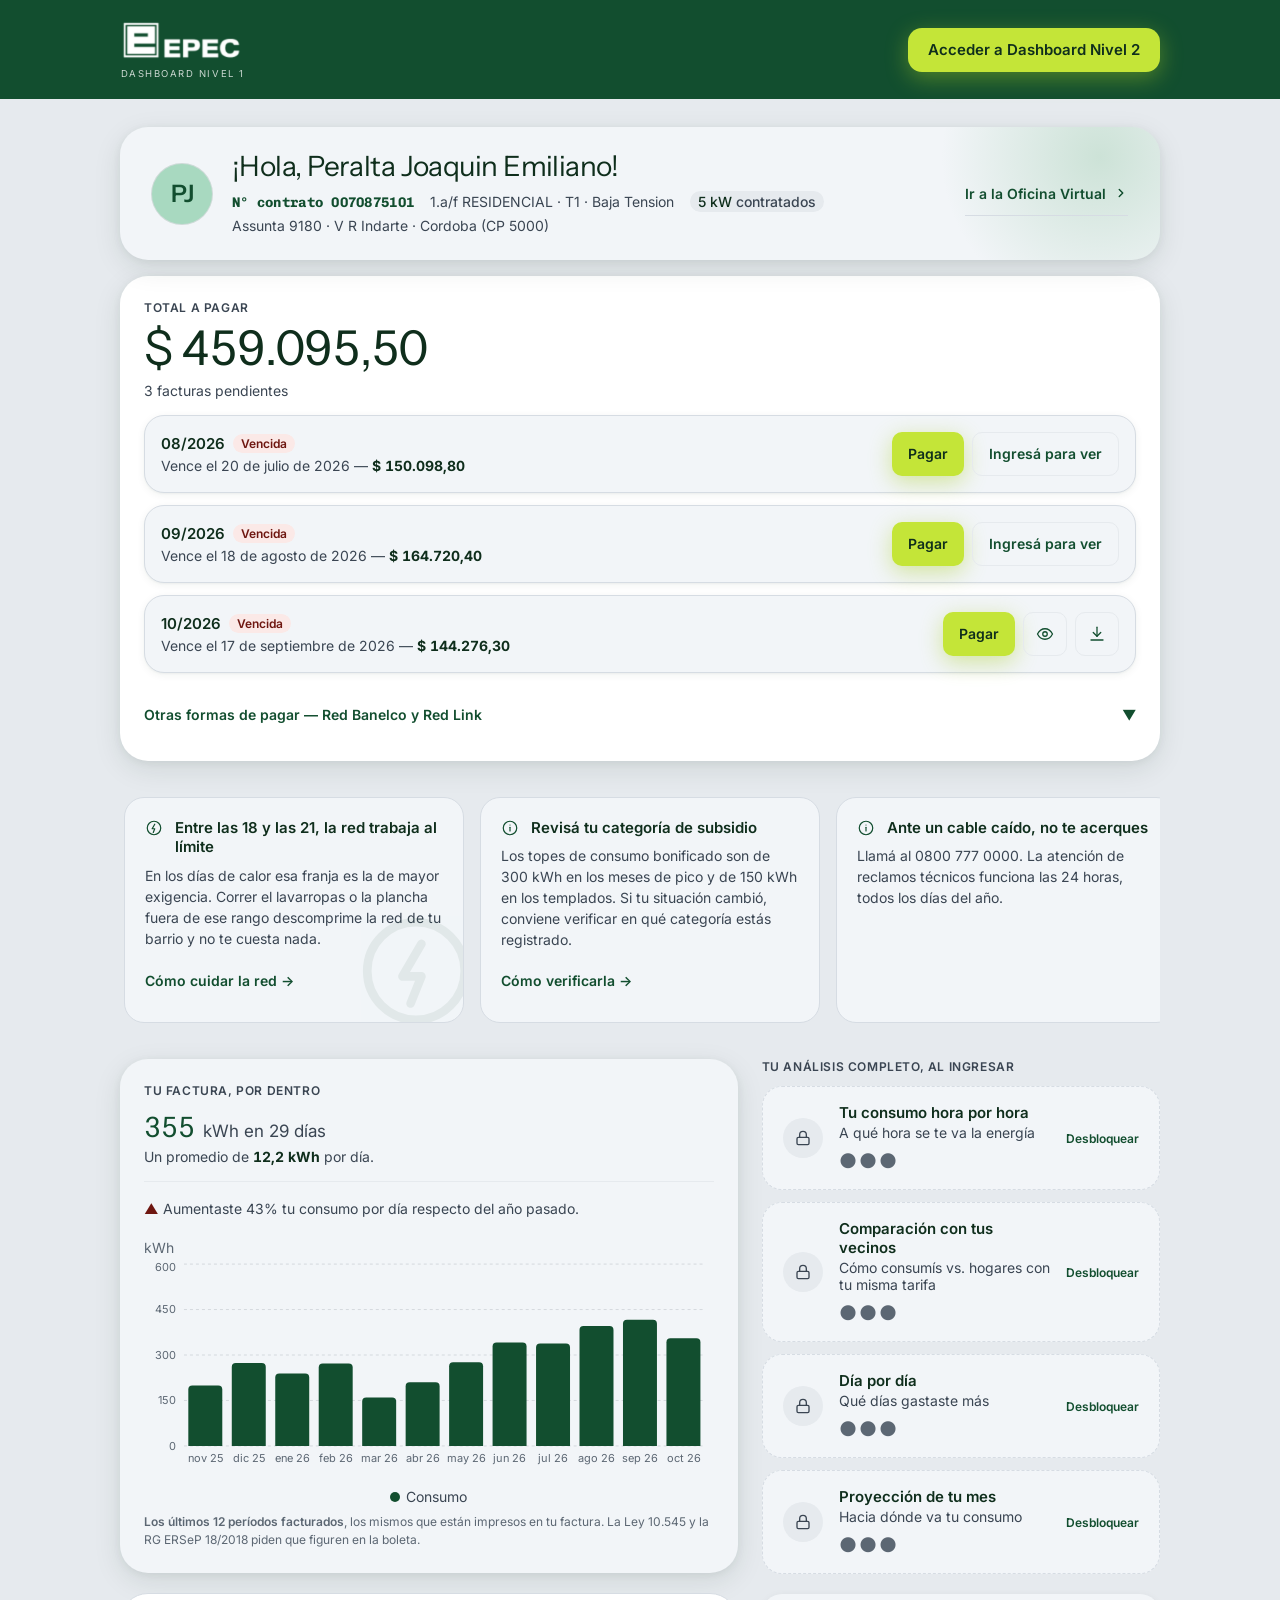
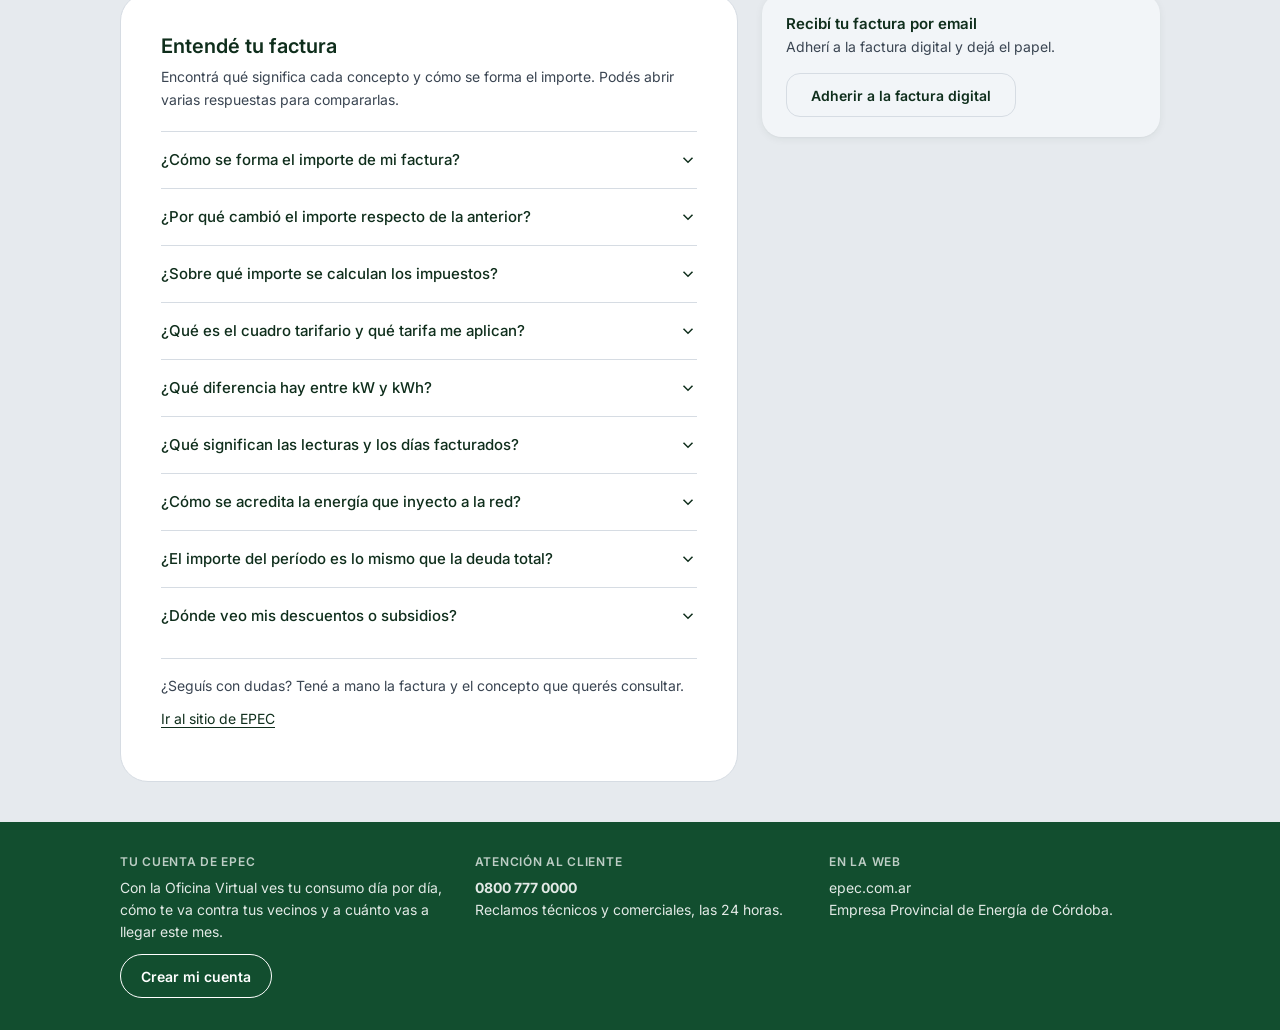
==== commit a440f24f: "feat(factura): pagar varias facturas juntas, con un mock de plan de pago Build de demo-publica-factu" ====
--- a/index.html
+++ b/index.html
@@ -20,7 +20,7 @@
       href="https://fonts.googleapis.com/css2?family=Instrument+Sans:ital,wght@0,400..700;1,400..700&family=Inter:ital,opsz,wght@0,14..32,300..700;1,14..32,300..700&family=Chivo+Mono:wght@400;500;700&display=swap"
       rel="stylesheet"
     />
-    <script type="module" crossorigin src="./assets/main-oCwNatuh.js"></script>
+    <script type="module" crossorigin src="./assets/main-Cjq9VyWd.js"></script>
     <link rel="stylesheet" crossorigin href="./assets/main-KkkCF0_4.css">
   </head>
   <body>
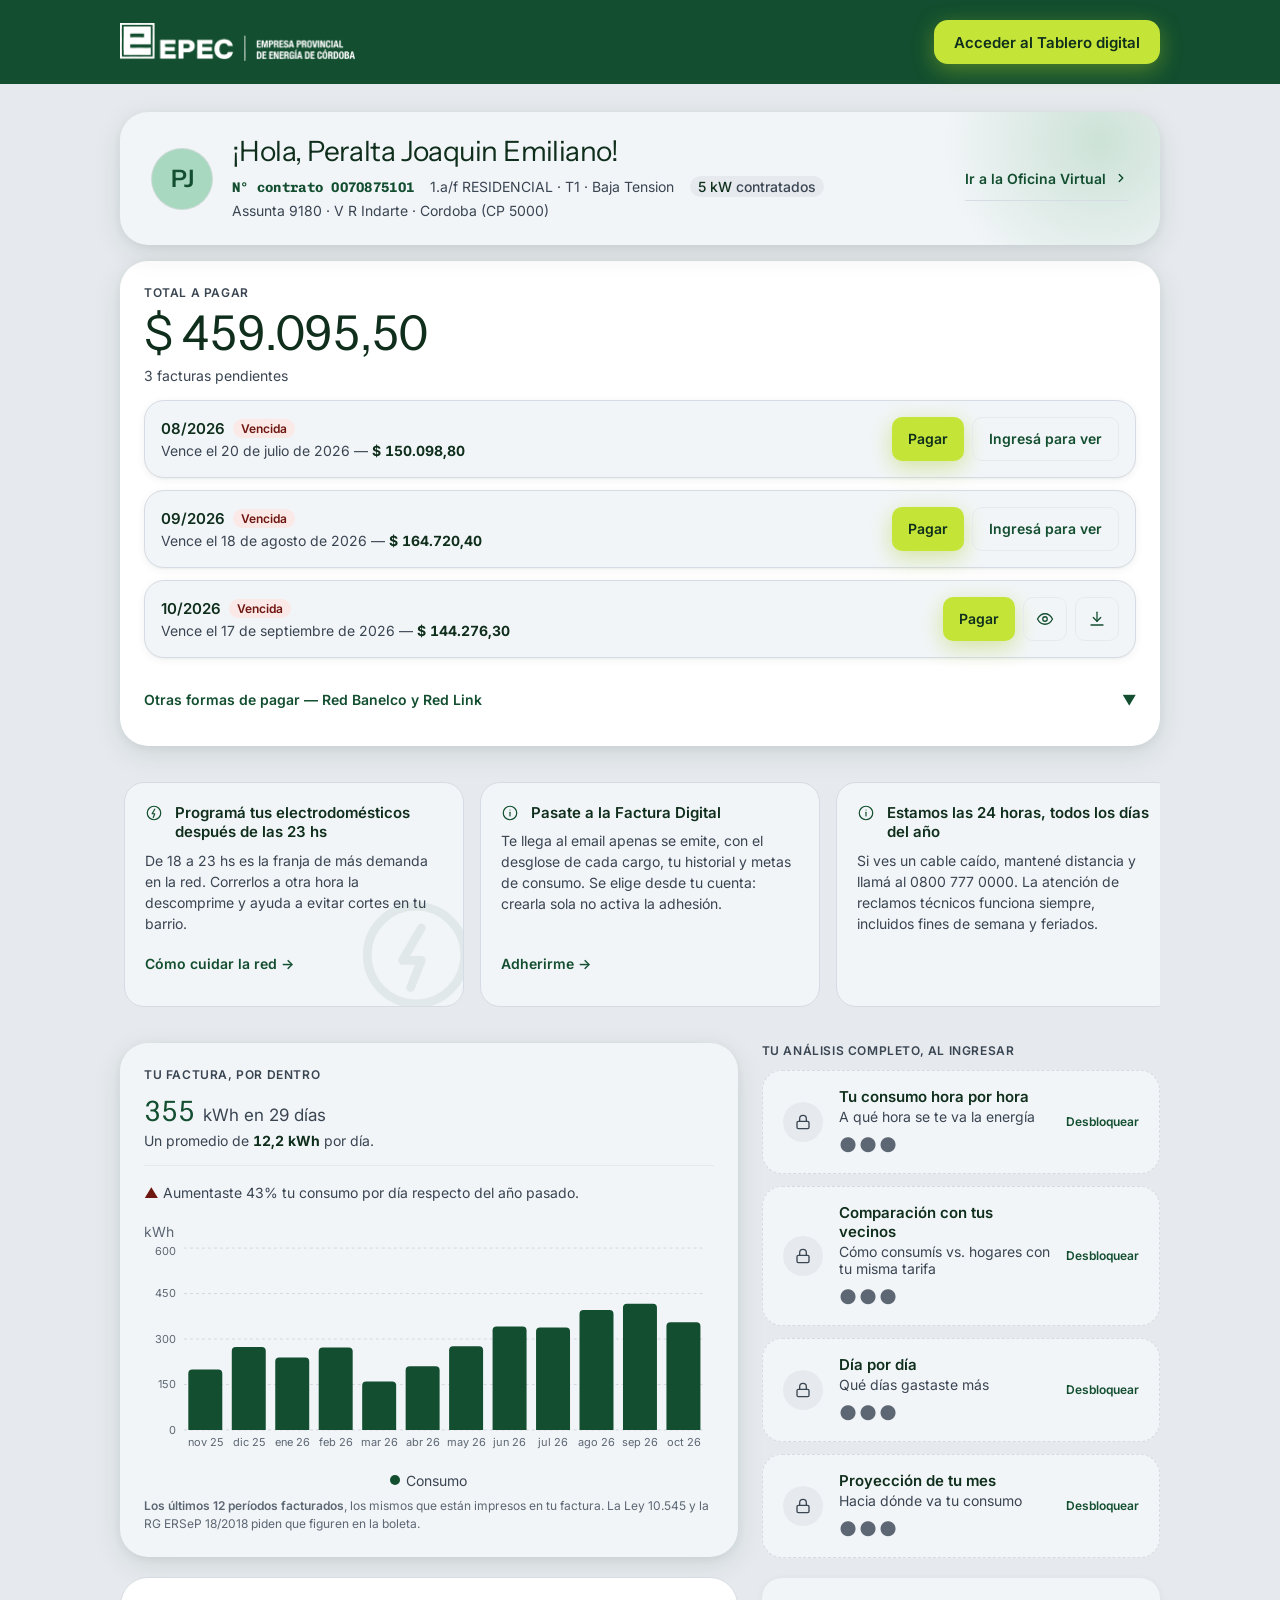
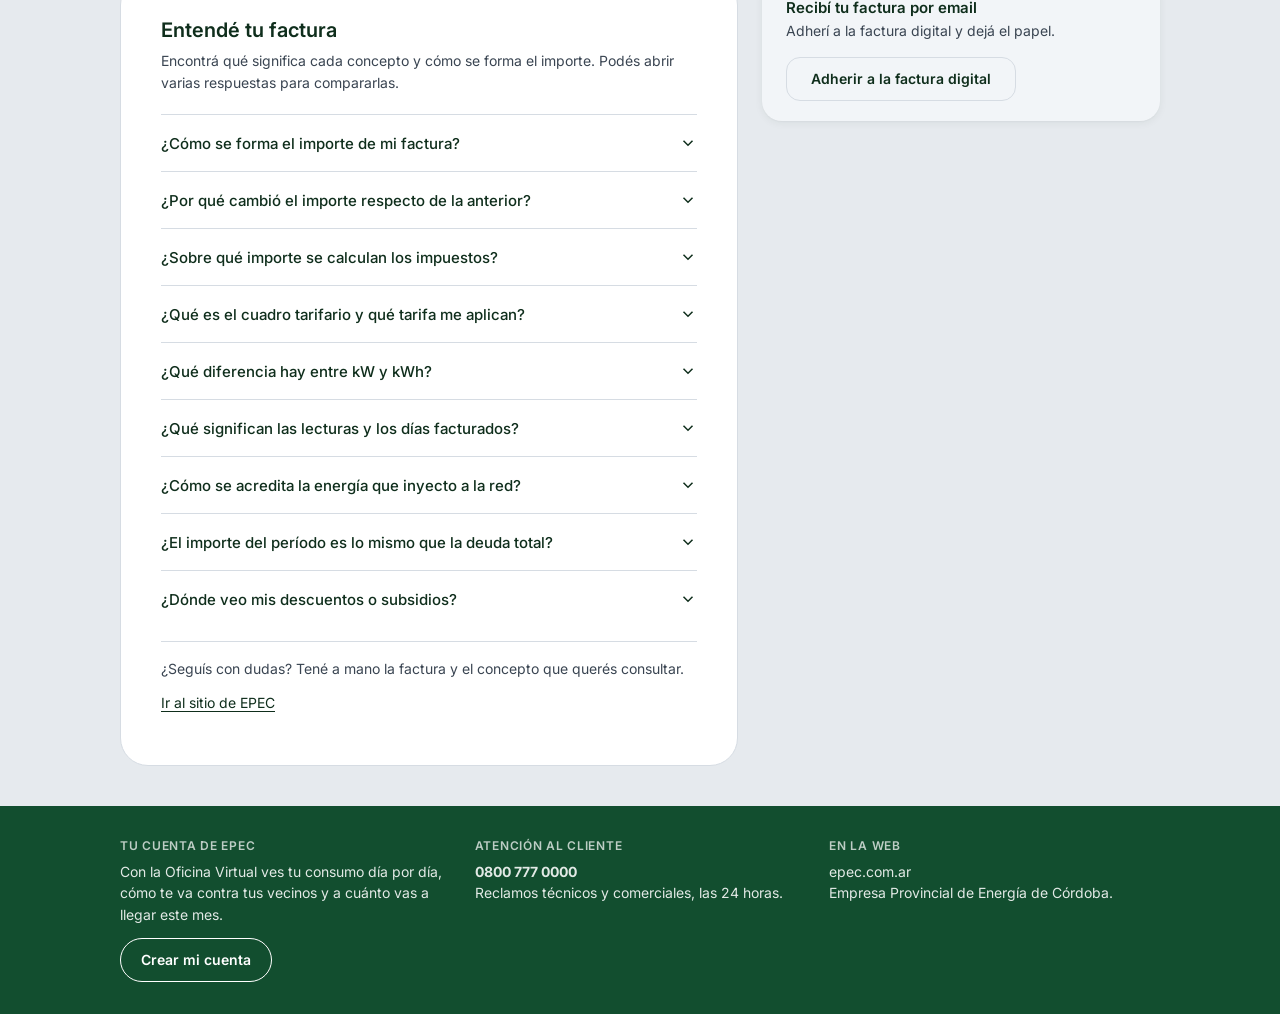
==== commit e6b540c9: "chore(demo): Tablero digital y el carrusel en positivo El producto deja de llamarse "Dashboard" y "N" ====
--- a/index.html
+++ b/index.html
@@ -20,7 +20,7 @@
       href="https://fonts.googleapis.com/css2?family=Instrument+Sans:ital,wght@0,400..700;1,400..700&family=Inter:ital,opsz,wght@0,14..32,300..700;1,14..32,300..700&family=Chivo+Mono:wght@400;500;700&display=swap"
       rel="stylesheet"
     />
-    <script type="module" crossorigin src="./assets/main-Cjq9VyWd.js"></script>
+    <script type="module" crossorigin src="./assets/main-CavXm_6h.js"></script>
     <link rel="stylesheet" crossorigin href="./assets/main-KkkCF0_4.css">
   </head>
   <body>
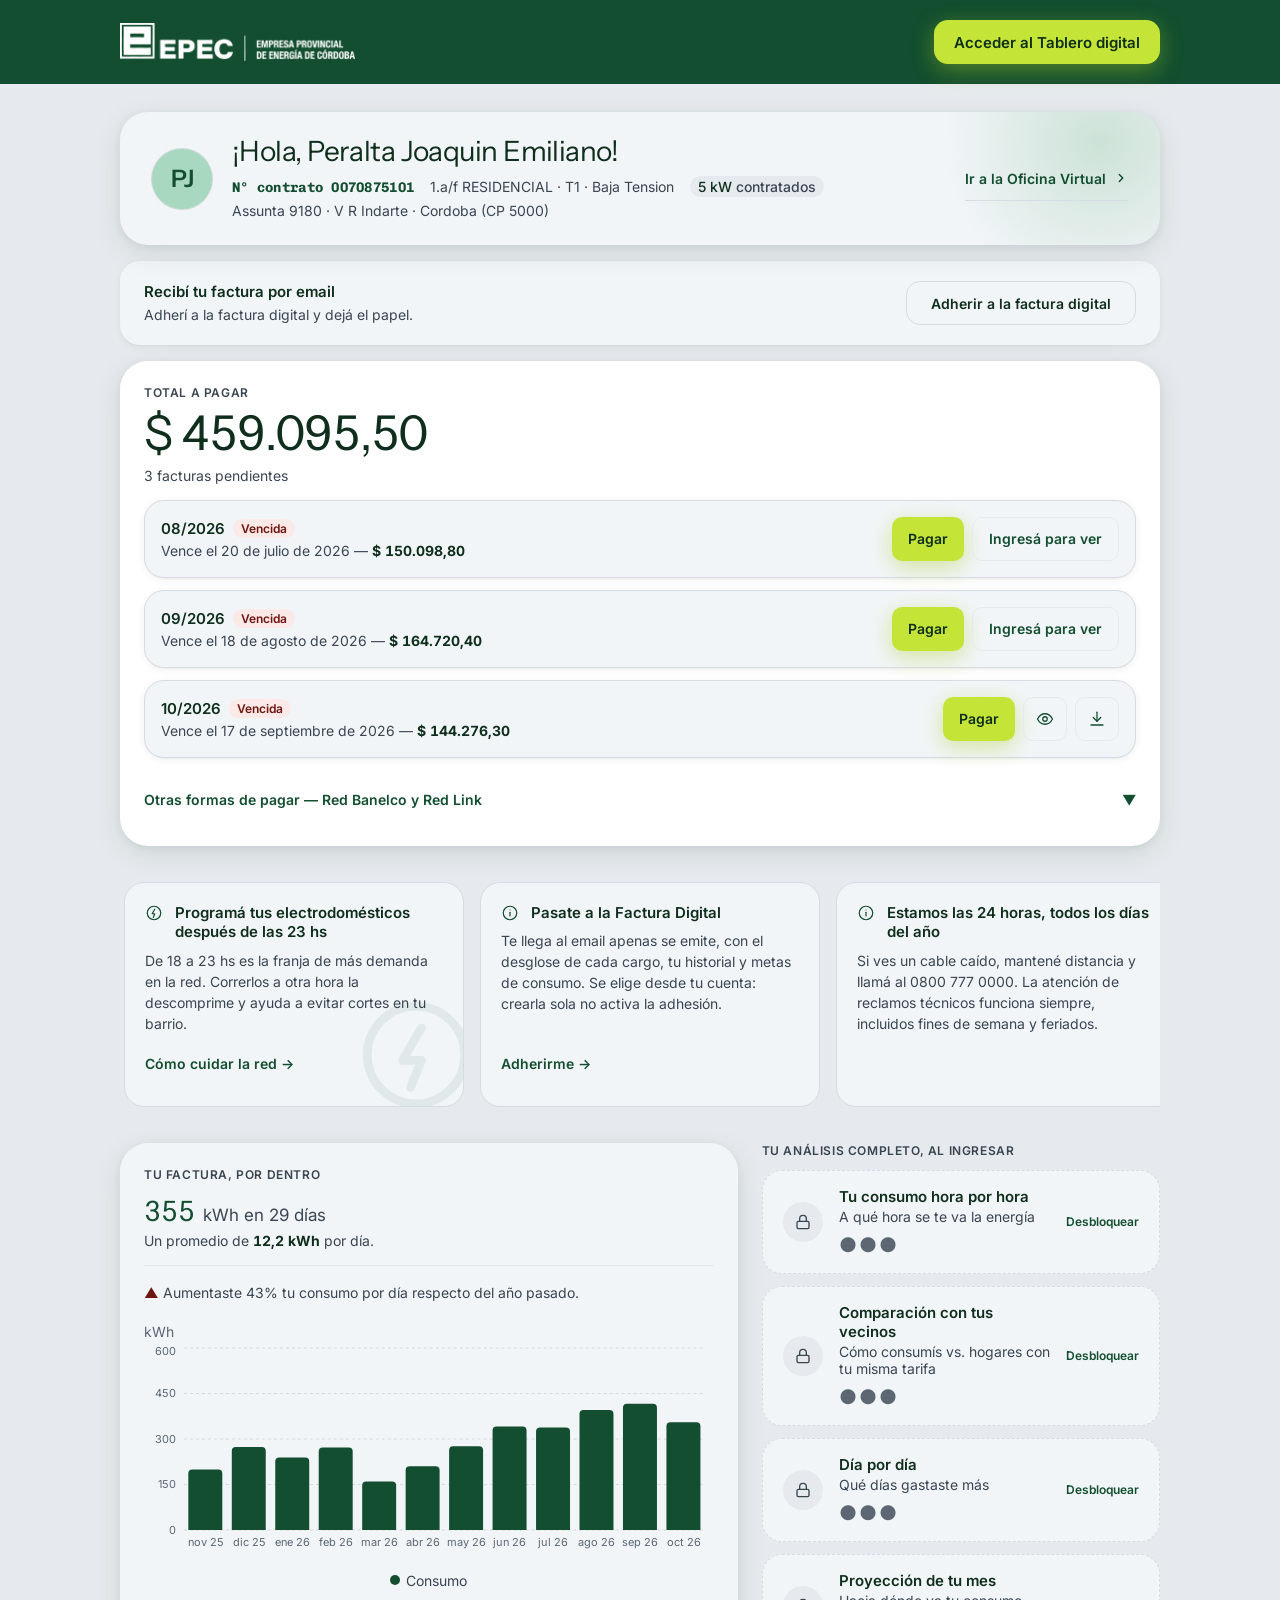
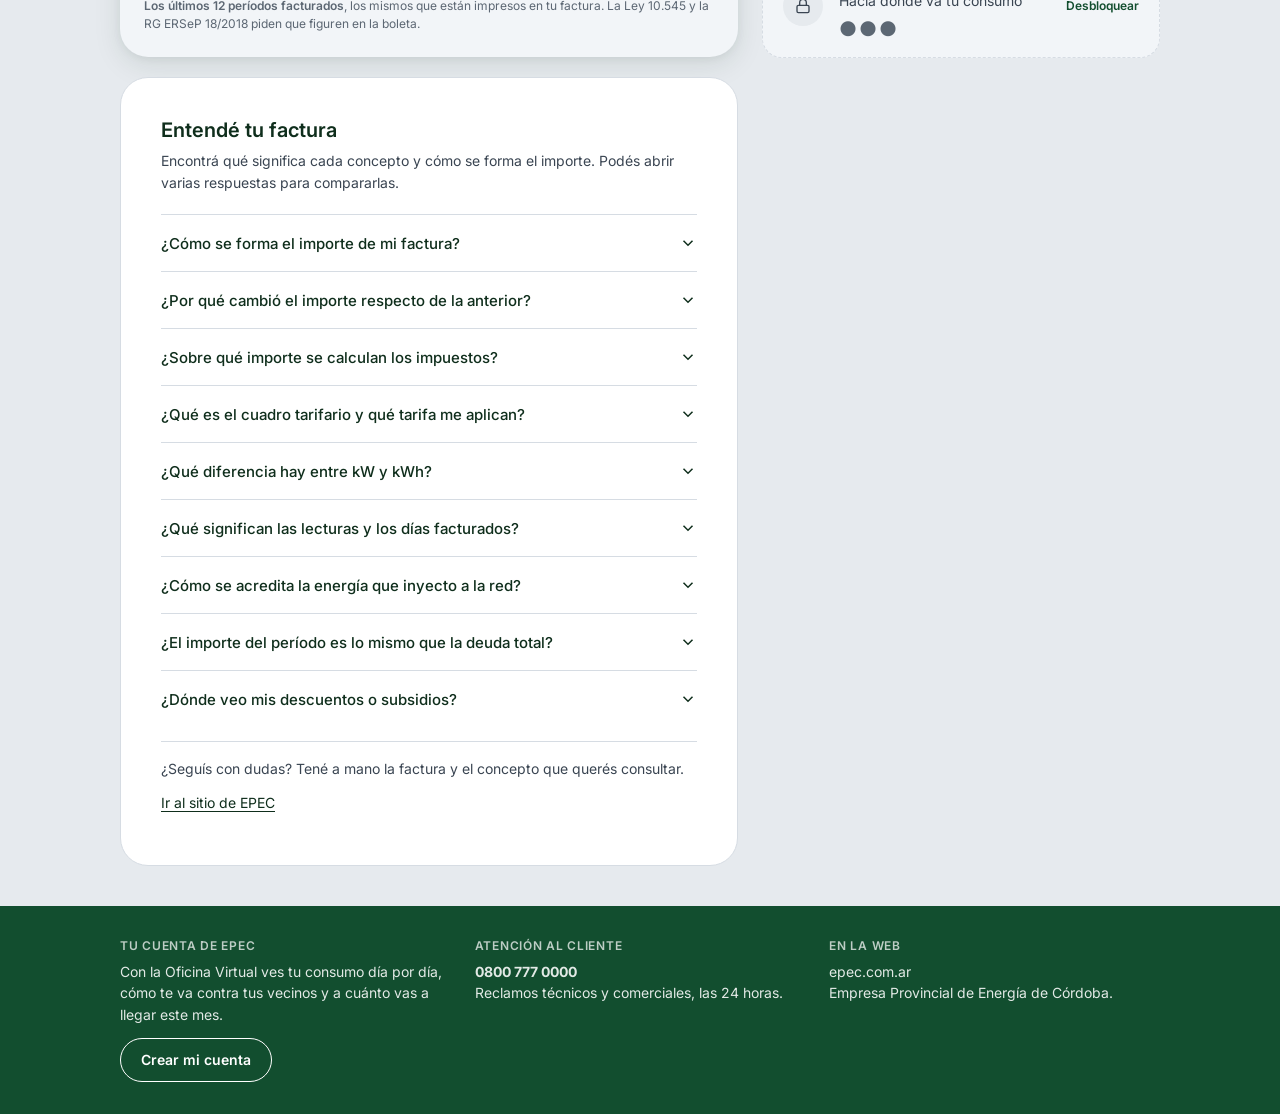
==== commit f23a1973: "chore(demo): la adhesión a la factura digital sube, entre la identidad y el total En el nivel 1 el b" ====
--- a/index.html
+++ b/index.html
@@ -20,7 +20,7 @@
       href="https://fonts.googleapis.com/css2?family=Instrument+Sans:ital,wght@0,400..700;1,400..700&family=Inter:ital,opsz,wght@0,14..32,300..700;1,14..32,300..700&family=Chivo+Mono:wght@400;500;700&display=swap"
       rel="stylesheet"
     />
-    <script type="module" crossorigin src="./assets/main-CavXm_6h.js"></script>
+    <script type="module" crossorigin src="./assets/main-C2PPba6s.js"></script>
     <link rel="stylesheet" crossorigin href="./assets/main-KkkCF0_4.css">
   </head>
   <body>
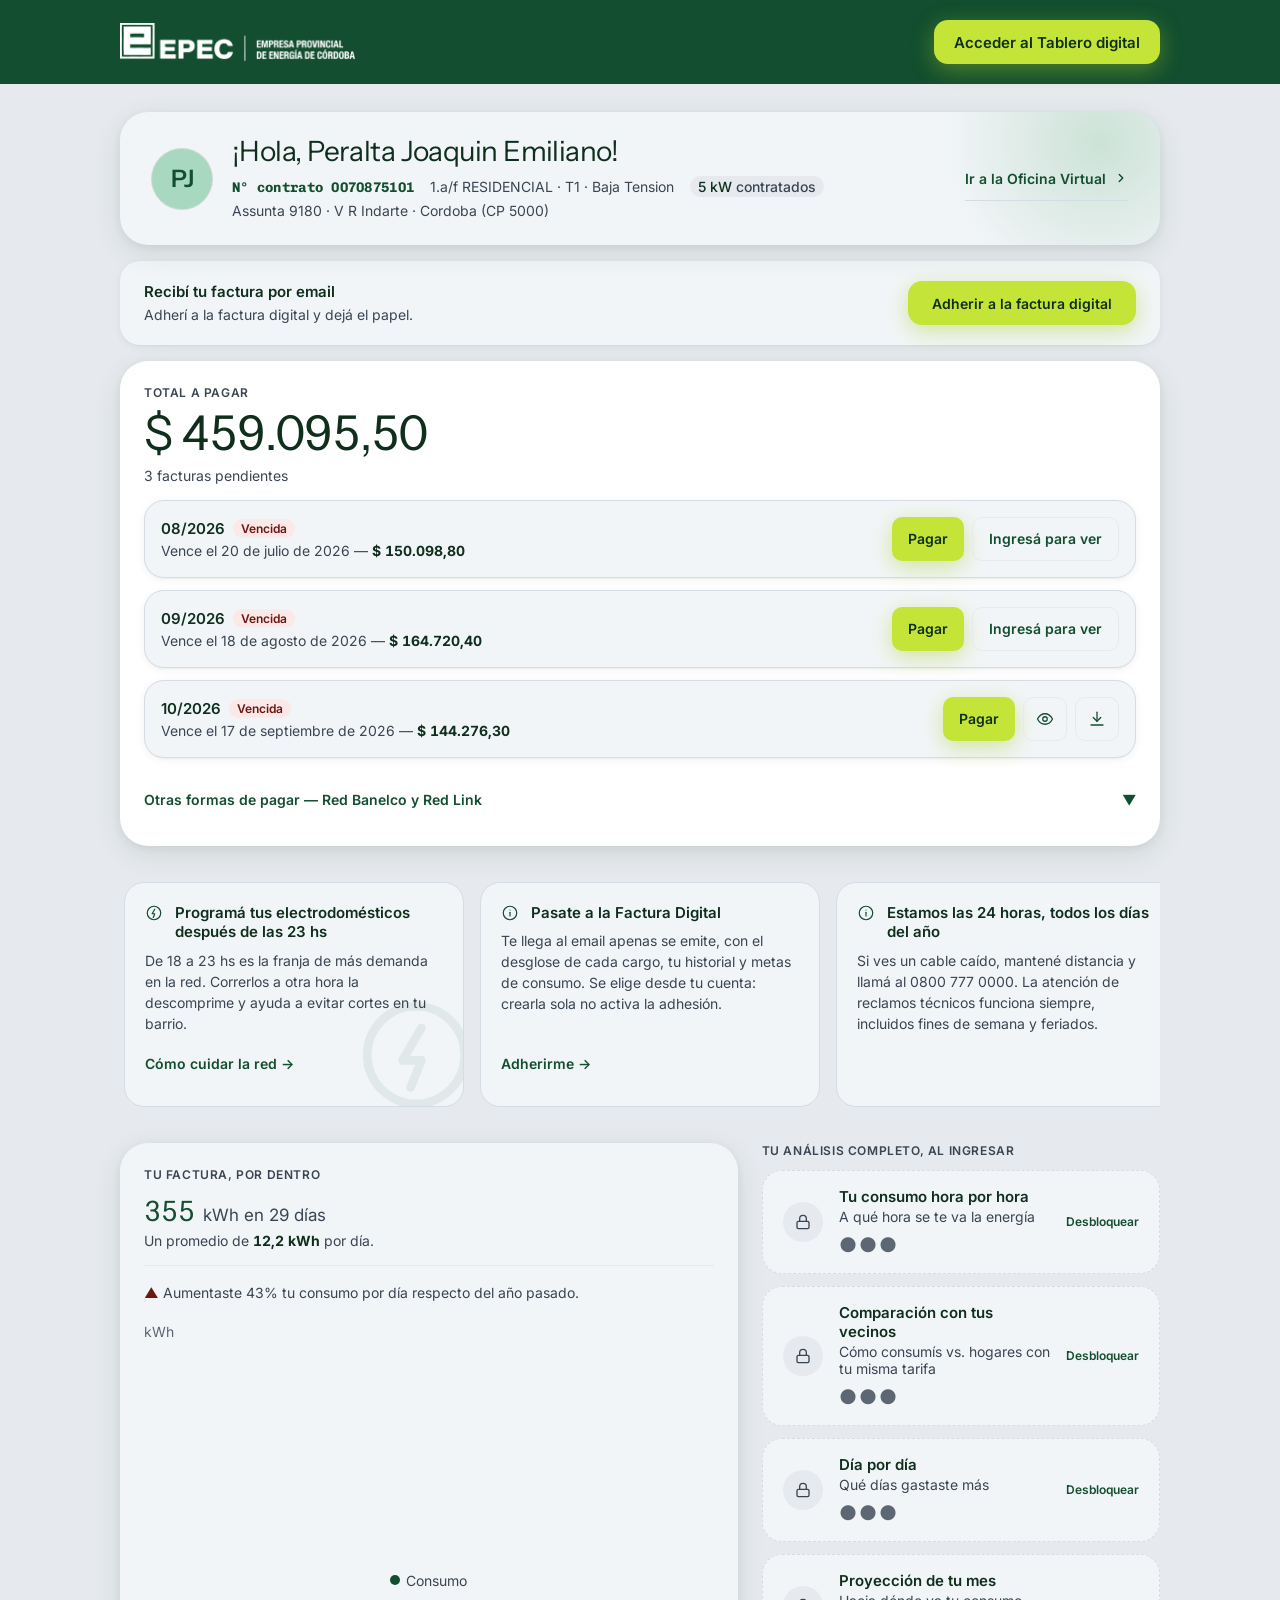
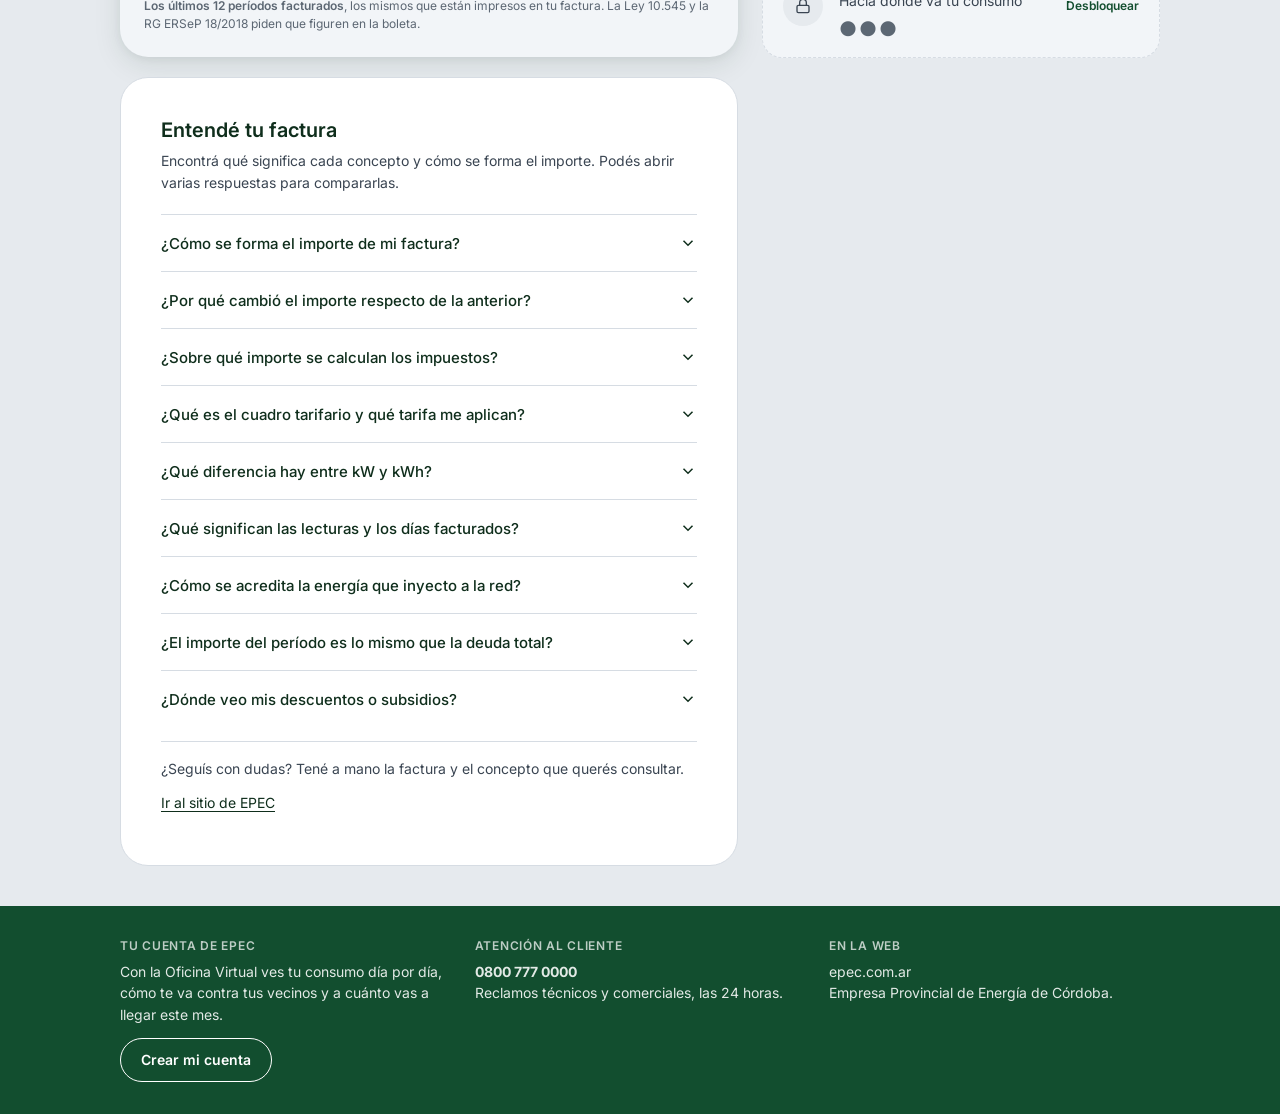
==== commit a854f4e6: "chore(demo): el botón de adhesión a la factura digital pasa a lima En el nivel 1, «Adherir a la fact" ====
--- a/index.html
+++ b/index.html
@@ -20,7 +20,7 @@
       href="https://fonts.googleapis.com/css2?family=Instrument+Sans:ital,wght@0,400..700;1,400..700&family=Inter:ital,opsz,wght@0,14..32,300..700;1,14..32,300..700&family=Chivo+Mono:wght@400;500;700&display=swap"
       rel="stylesheet"
     />
-    <script type="module" crossorigin src="./assets/main-C2PPba6s.js"></script>
+    <script type="module" crossorigin src="./assets/main-Fjv0cLXs.js"></script>
     <link rel="stylesheet" crossorigin href="./assets/main-KkkCF0_4.css">
   </head>
   <body>
